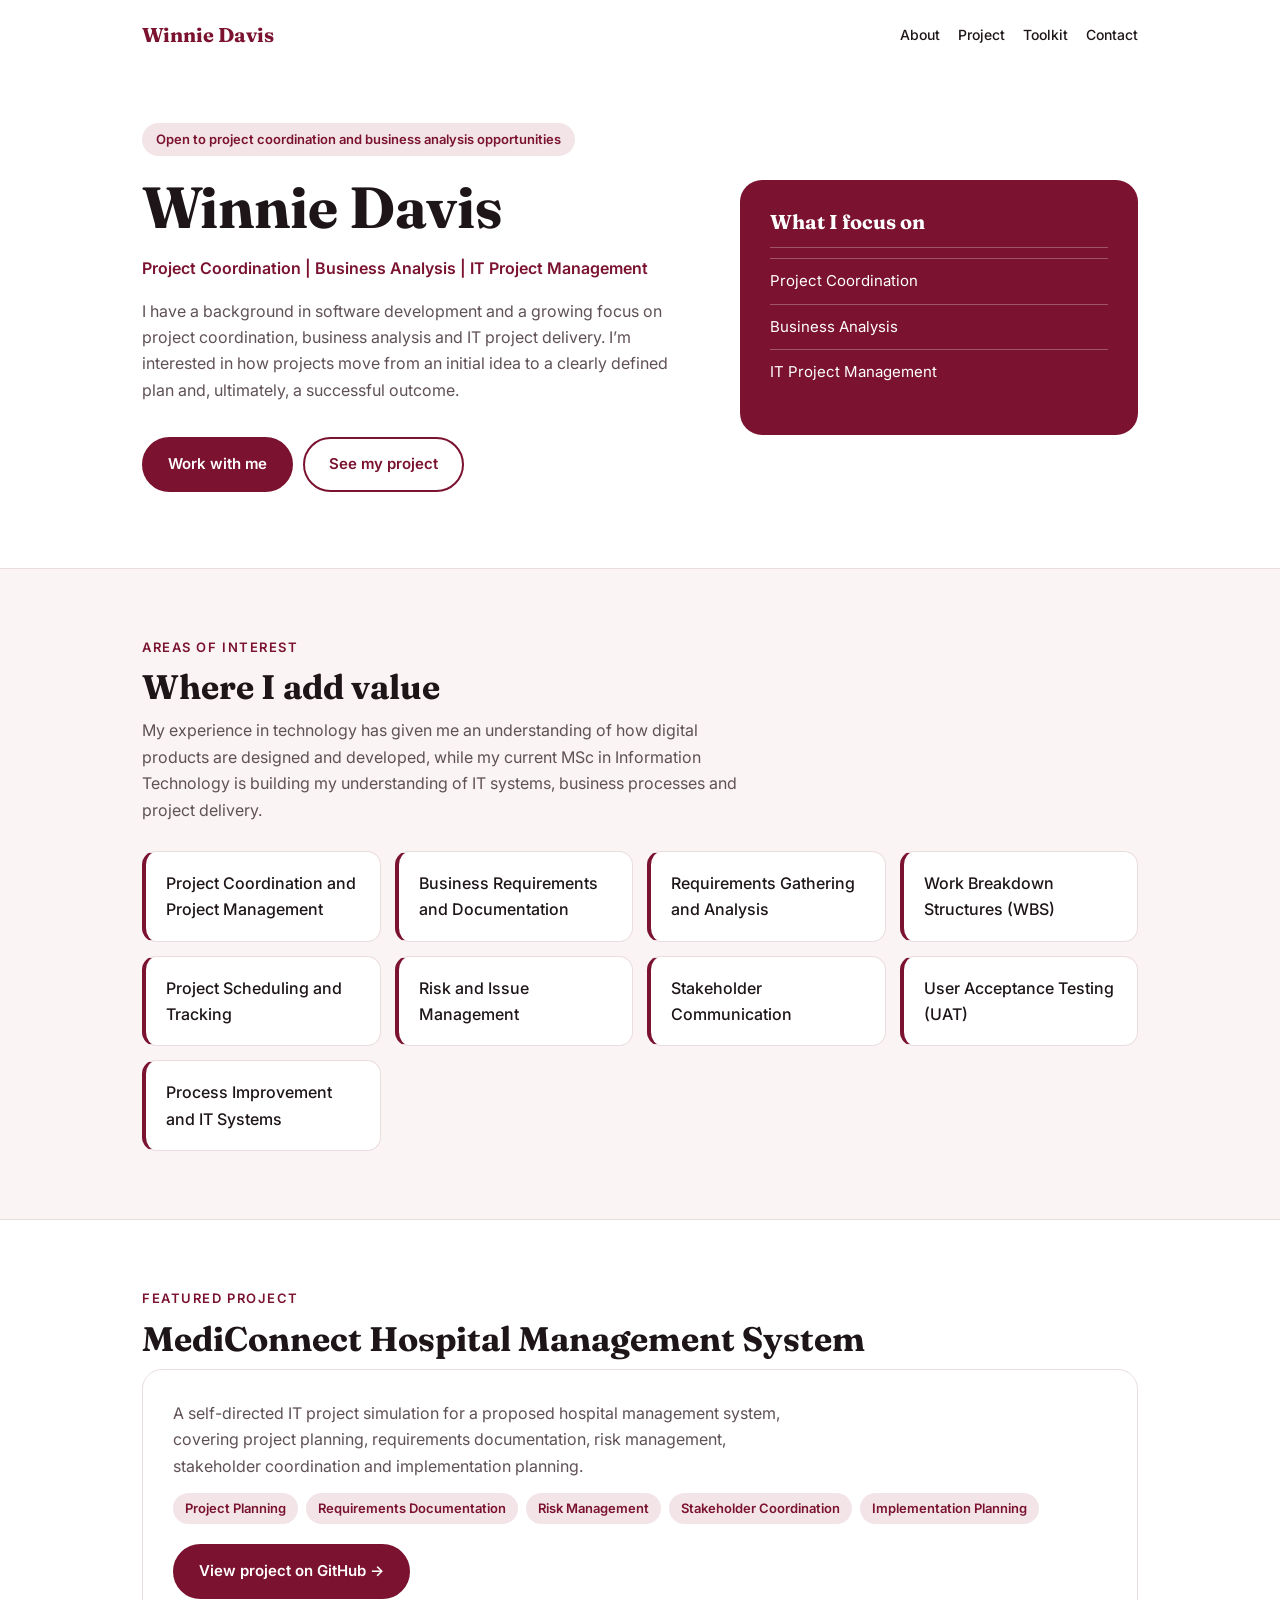
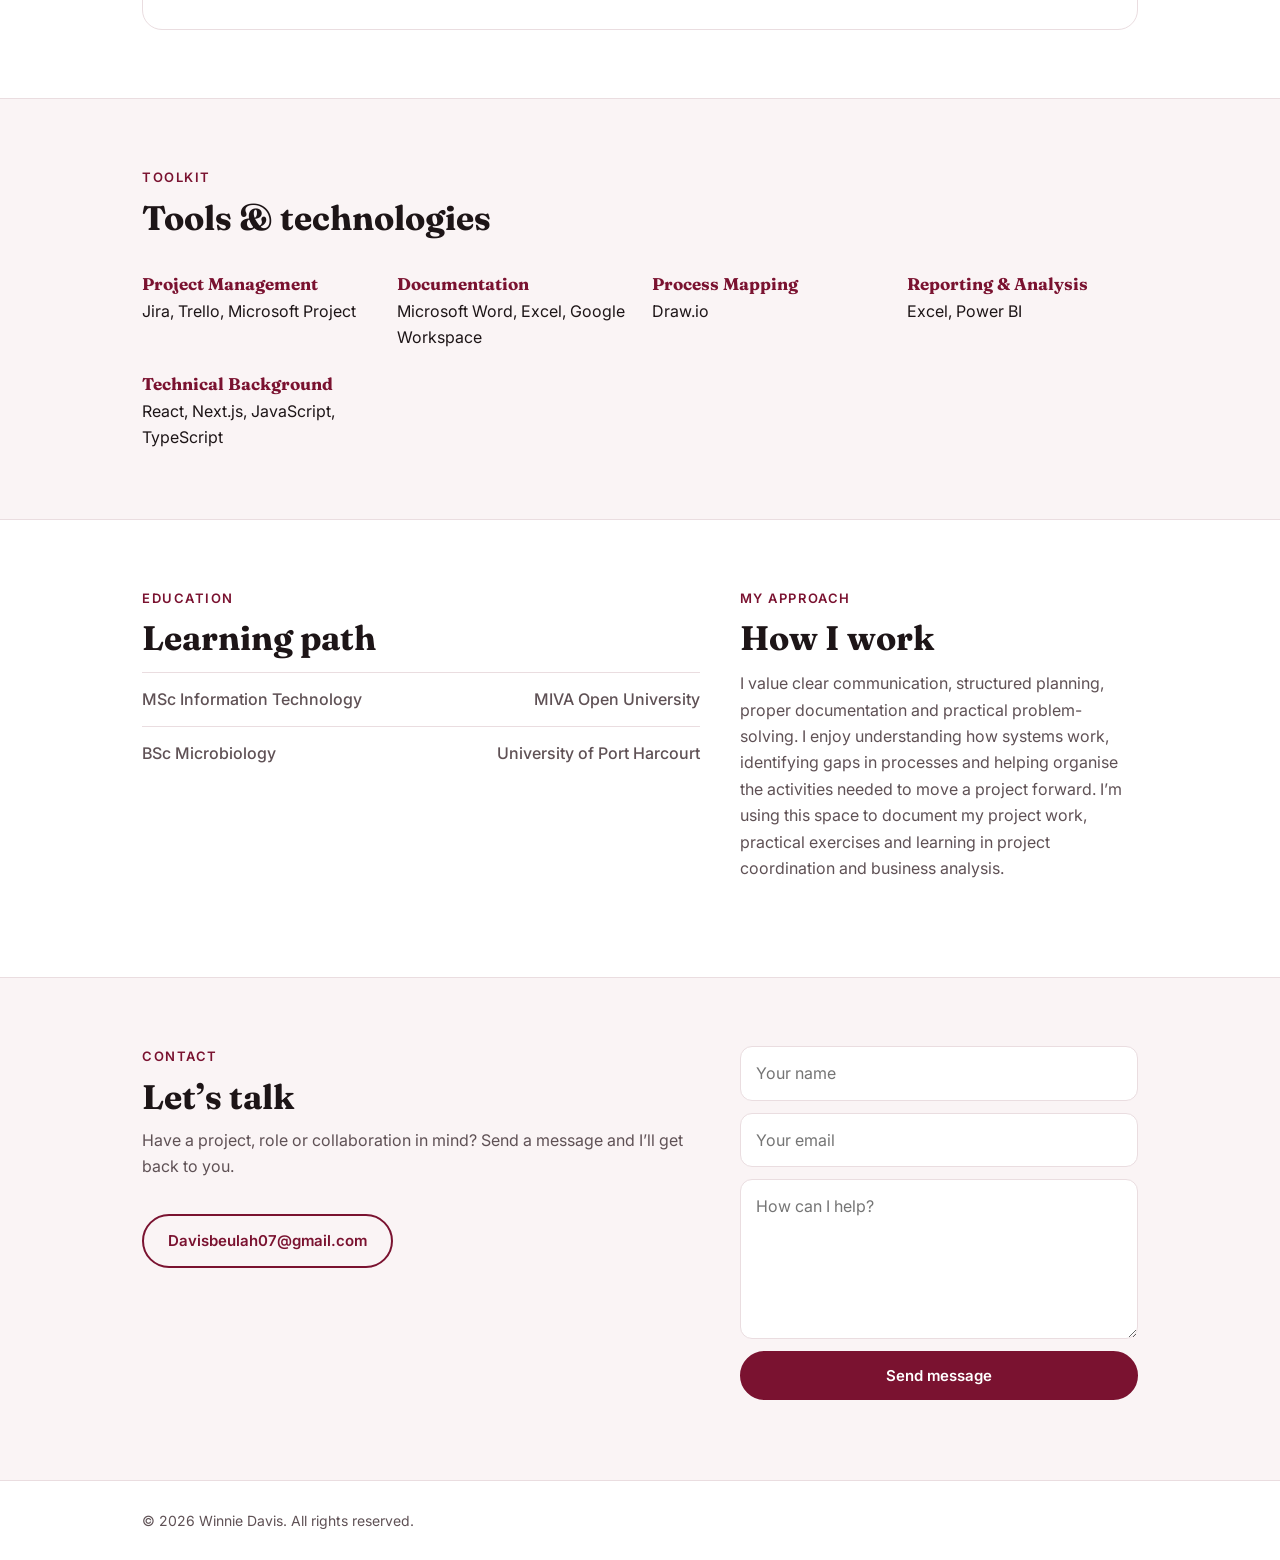
==== index.html @ 0042c0ab "portfolio site pm" ====
<!DOCTYPE html>
<html lang="en">
<head>
<meta charset="utf-8">
<meta name="viewport" content="width=device-width, initial-scale=1, viewport-fit=cover">
<title>Winnie Davis | Project Coordination, Business Analysis & IT Project Management</title>
<meta name="description" content="Winnie Davis: project coordination, business analysis and IT project management, with a software development background.">
<link rel="icon" href="data:image/svg+xml,%3Csvg xmlns='http://www.w3.org/2000/svg' viewBox='0 0 100 100'%3E%3Crect width='100' height='100' rx='22' fill='%237a1230'/%3E%3Ctext x='50' y='68' font-size='56' text-anchor='middle' fill='white' font-family='Arial' font-weight='700'%3EW%3C/text%3E%3C/svg%3E">
<link rel="preconnect" href="https://fonts.googleapis.com">
<link rel="stylesheet" href="https://fonts.googleapis.com/css2?family=Inter:wght@400;500;600;700&family=Fraunces:wght@600;700&display=swap">
<style>
:root{--bg:#fff;--bg2:#faf4f5;--ink:#1d1517;--mute:#5f5155;--brand:#7a1230;--brand2:#f3e4e8;--on:#fff;--line:#eadde0;
box-sizing:border-box;padding-top:env(safe-area-inset-top,0px);padding-bottom:env(safe-area-inset-bottom,0px)}
@media (prefers-color-scheme:dark){:root:not([data-theme="light"]){color-scheme:dark;--bg:#150d10;--bg2:#1e1317;--ink:#f6eef0;--mute:#bba9ae;--brand:#b83a5d;--brand2:#2c1820;--line:#3a2229}}
:root[data-theme="dark"]{color-scheme:dark;--bg:#150d10;--bg2:#1e1317;--ink:#f6eef0;--mute:#bba9ae;--brand:#b83a5d;--brand2:#2c1820;--line:#3a2229}
*{box-sizing:border-box}html{scroll-behavior:smooth}
body{margin:0;background:var(--bg);color:var(--ink);font:16px/1.65 Inter,system-ui,-apple-system,"Segoe UI",Arial,sans-serif}
.w{max-width:1040px;margin:0 auto;padding:0 22px}
h1,h2,h3{font-family:Fraunces,Georgia,"Times New Roman",serif;line-height:1.15;margin:0}
h2{font-size:clamp(26px,4vw,34px);margin-bottom:10px}
section{padding:68px 0;border-top:1px solid var(--line)}
.alt{background:var(--bg2)}
.eyebrow{font-size:13px;font-weight:600;letter-spacing:.12em;text-transform:uppercase;color:var(--brand);margin-bottom:10px}
.lead{color:var(--mute);max-width:62ch;margin:0 0 28px}
nav{display:flex;justify-content:space-between;align-items:center;padding:18px 0}
nav b{font-family:Fraunces,Georgia,serif;font-size:20px;color:var(--brand)}
nav a{color:var(--ink);text-decoration:none;font-size:14px;font-weight:500;margin-left:18px}
nav a:hover{color:var(--brand)}
.hero{padding:54px 0 76px;border:0}
.grid2{display:grid;grid-template-columns:1.4fr 1fr;gap:40px;align-items:center}
h1{font-size:clamp(36px,6vw,58px);margin-bottom:14px}
.role{font-weight:600;color:var(--brand);margin-bottom:16px}
.btn{display:inline-block;padding:13px 24px;border-radius:999px;font-weight:600;text-decoration:none;font-size:15px;border:2px solid var(--brand);margin:6px 10px 0 0;cursor:pointer;font-family:inherit}
.btn.p{background:var(--brand);color:var(--on)}.btn.s{color:var(--brand);background:transparent}
.btn:hover{opacity:.88}
.panel{background:var(--brand);color:#fff;border-radius:22px;padding:30px}
.panel h3{font-size:20px;margin-bottom:14px}
.panel div{padding:10px 0;border-top:1px solid rgba(255,255,255,.28);font-size:15px}
.badge{display:inline-block;background:var(--brand2);color:var(--brand);font-size:13px;font-weight:600;padding:6px 14px;border-radius:999px;margin-bottom:18px}
.cards{display:grid;grid-template-columns:repeat(auto-fill,minmax(230px,1fr));gap:14px}
.card{background:var(--bg);border:1px solid var(--line);border-radius:14px;padding:18px 18px 18px 20px;border-left:4px solid var(--brand);font-weight:500}
.alt .card{background:var(--bg)}
.proj{background:var(--bg);border:1px solid var(--line);border-radius:20px;padding:30px}
.proj ul,.tools ul{padding-left:20px;margin:10px 0 0}
.tags{display:flex;flex-wrap:wrap;gap:8px;margin:14px 0 20px}
.tags span{background:var(--brand2);color:var(--brand);padding:5px 12px;border-radius:999px;font-size:13px;font-weight:600}
.links>a,.links>span{display:flex;justify-content:space-between;padding:13px 0;border-top:1px solid var(--line);text-decoration:none;color:var(--ink);font-weight:500}
.links>a:hover{color:var(--brand)}.links>span{color:var(--mute)}
.tools{display:grid;grid-template-columns:repeat(auto-fit,minmax(220px,1fr));gap:24px}
.tools h3{font-size:17px;margin-bottom:4px;color:var(--brand)}
form{display:grid;gap:12px;max-width:560px}
input,textarea{width:100%;padding:13px 15px;border:1px solid var(--line);border-radius:12px;background:var(--bg);color:var(--ink);font:inherit}
input:focus,textarea:focus{outline:2px solid var(--brand);outline-offset:1px}
footer{padding:28px 0;border-top:1px solid var(--line);color:var(--mute);font-size:14px}
.sr{position:absolute;left:-9999px}
.wide{overflow-x:auto}
@media(max-width:760px){.grid2{grid-template-columns:1fr}nav a.h{display:none}section{padding:52px 0}}
</style>
</head>
<body>
<div class="w">
<nav><b id="logo"></b><div><a class="h" href="#about">About</a><a class="h" href="#project">Project</a><a class="h" href="#toolkit">Toolkit</a><a href="#contact">Contact</a></div></nav>
</div>

<header class="hero"><div class="w grid2">
<div><div class="badge" id="avail"></div><h1 id="name"></h1><div class="role" id="role"></div><p class="lead" id="intro"></p>
<a class="btn p" href="#contact" id="cta1"></a><a class="btn s" href="#project" id="cta2"></a></div>
<div class="panel"><h3>What I focus on</h3><div id="focus"></div></div>
</div></header>

<section class="alt" id="about"><div class="w">
<div class="eyebrow">Areas of interest</div><h2>Where I add value</h2><p class="lead" id="about-text"></p>
<div class="cards" id="areas"></div></div></section>

<section id="project"><div class="w">
<div class="eyebrow">Featured project</div><h2 id="p-title"></h2>
<div class="proj"><p class="lead" id="p-desc" style="margin-bottom:0"></p><div class="tags" id="p-tags"></div>
<a class="btn p" id="p-link" target="_blank" rel="noopener" style="margin:0"></a></div></div></section>

<section class="alt" id="toolkit"><div class="w">
<div class="eyebrow">Toolkit</div><h2>Tools &amp; technologies</h2><br>
<div class="tools" id="tools"></div></div></section>

<section><div class="w grid2" style="align-items:start">
<div><div class="eyebrow">Education</div><h2>Learning path</h2><div class="links" id="edu" style="margin-top:14px"></div></div>
<div><div class="eyebrow">My approach</div><h2>How I work</h2><p class="lead" id="approach" style="margin-top:12px"></p></div>
</div></section>

<section class="alt" id="contact"><div class="w grid2" style="align-items:start">
<div><div class="eyebrow">Contact</div><h2 id="c-title"></h2><p class="lead" id="c-text"></p><div id="socials"></div></div>
<form id="f"><label class="sr" for="n">Name</label><input id="n" name="name" placeholder="Your name" required>
<label class="sr" for="e">Email</label><input id="e" name="email" type="email" placeholder="Your email" required>
<label class="sr" for="m">Message</label><textarea id="m" name="message" rows="5" placeholder="How can I help?" required></textarea>
<button class="btn p" type="submit" style="margin:0">Send message</button><div id="st" role="status" style="color:var(--mute);font-size:14px"></div></form>
</div></section>

<footer><div class="w" id="foot"></div></footer>

<script>
/* ============ EDIT YOUR CONTENT HERE ============ */
const C = {
  name: "Winnie Davis",
  role: "Project Coordination | Business Analysis | IT Project Management",
  availability: "Open to project coordination and business analysis opportunities",
  intro: "I have a background in software development and a growing focus on project coordination, business analysis and IT project delivery. I’m interested in how projects move from an initial idea to a clearly defined plan and, ultimately, a successful outcome.",
  cta1: "Work with me", cta2: "See my project",
  focus: ["Project Coordination", "Business Analysis", "IT Project Management"],
  about: "My experience in technology has given me an understanding of how digital products are designed and developed, while my current MSc in Information Technology is building my understanding of IT systems, business processes and project delivery.",
  areas: [
    "Project Coordination and Project Management", "Business Requirements and Documentation",
    "Requirements Gathering and Analysis", "Work Breakdown Structures (WBS)",
    "Project Scheduling and Tracking", "Risk and Issue Management",
    "Stakeholder Communication", "User Acceptance Testing (UAT)", "Process Improvement and IT Systems"
  ],
  project: {
    title: "MediConnect Hospital Management System",
    description: "A self-directed IT project simulation for a proposed hospital management system, covering project planning, requirements documentation, risk management, stakeholder coordination and implementation planning.",
    tags: ["Project Planning", "Requirements Documentation", "Risk Management", "Stakeholder Coordination", "Implementation Planning"],
    githubUrl: "https://github.com/Ms-ibiso/mediconnect-hospital-management-system",
    githubLabel: "View project on GitHub →"
  },
  tools: {
    "Project Management": ["Jira", "Trello", "Microsoft Project"],
    "Documentation": ["Microsoft Word", "Excel", "Google Workspace"],
    "Process Mapping": ["Draw.io"],
    "Reporting & Analysis": ["Excel", "Power BI"],
    "Technical Background": ["React", "Next.js", "JavaScript", "TypeScript"]
  },
  education: [
    { label: "MSc Information Technology", sub: "MIVA Open University" },
    { label: "BSc Microbiology", sub: "University of Port Harcourt" }
  ],
  approach: "I value clear communication, structured planning, proper documentation and practical problem-solving. I enjoy understanding how systems work, identifying gaps in processes and helping organise the activities needed to move a project forward. I’m using this space to document my project work, practical exercises and learning in project coordination and business analysis.",
  contactTitle: "Let’s talk",
  contactText: "Have a project, role or collaboration in mind? Send a message and I’ll get back to you.",
  email: "Davisbeulah07@gmail.com",
  formEndpoint: "",   // optional: paste a Formspree URL (https://formspree.io/f/xxxx). Empty = opens your email app.
  socials: [          // leave url empty to hide
    { label: "LinkedIn", url: "" },
    { label: "GitHub", url: "" }
  ]
};
/* ============ END OF EDITABLE CONTENT ============ */

const $ = id => document.getElementById(id);
const first = C.name.split(" ")[0];
document.title = C.name + " | " + C.role.replace(/ \| /g, ", ");
$("logo").textContent = C.name; $("name").textContent = C.name; $("role").textContent = C.role;
$("avail").textContent = C.availability; $("intro").textContent = C.intro;
$("cta1").textContent = C.cta1; $("cta2").textContent = C.cta2;
$("focus").innerHTML = C.focus.map(x => "<div>" + x + "</div>").join("");
$("about-text").textContent = C.about;
$("areas").innerHTML = C.areas.map(x => '<div class="card">' + x + "</div>").join("");
$("p-title").textContent = C.project.title; $("p-desc").textContent = C.project.description;
$("p-tags").innerHTML = C.project.tags.map(x => "<span>" + x + "</span>").join("");
$("p-link").href = C.project.githubUrl; $("p-link").textContent = C.project.githubLabel;
$("tools").innerHTML = Object.entries(C.tools).map(([k, v]) => "<div><h3>" + k + "</h3><div>" + v.join(", ") + "</div></div>").join("");
$("edu").innerHTML = C.education.map(e => "<span><span>" + e.label + "</span><span>" + e.sub + "</span></span>").join("");
$("approach").textContent = C.approach;
$("c-title").textContent = C.contactTitle; $("c-text").textContent = C.contactText;
$("socials").innerHTML = '<a class="btn s" href="mailto:' + C.email + '">' + C.email + "</a>" +
  C.socials.filter(s => s.url).map(s => '<a class="btn s" target="_blank" rel="noopener" href="' + s.url + '">' + s.label + "</a>").join("");
$("foot").textContent = "© " + new Date().getFullYear() + " " + C.name + ". All rights reserved.";

$("f").addEventListener("submit", async e => {
  e.preventDefault();
  const d = Object.fromEntries(new FormData(e.target));
  if (C.formEndpoint) {
    try {
      const r = await fetch(C.formEndpoint, { method: "POST", headers: { "Content-Type": "application/json", Accept: "application/json" }, body: JSON.stringify(d) });
      if (r.ok) { $("st").textContent = "Thanks, " + d.name + ". I’ll be in touch soon."; e.target.reset(); return; }
    } catch (_) {}
  }
  location.href = "mailto:" + C.email + "?subject=" + encodeURIComponent("Enquiry from " + d.name) +
    "&body=" + encodeURIComponent(d.message + "\n\n" + d.name + " (" + d.email + ")");
});
</script>
</body>
</html>
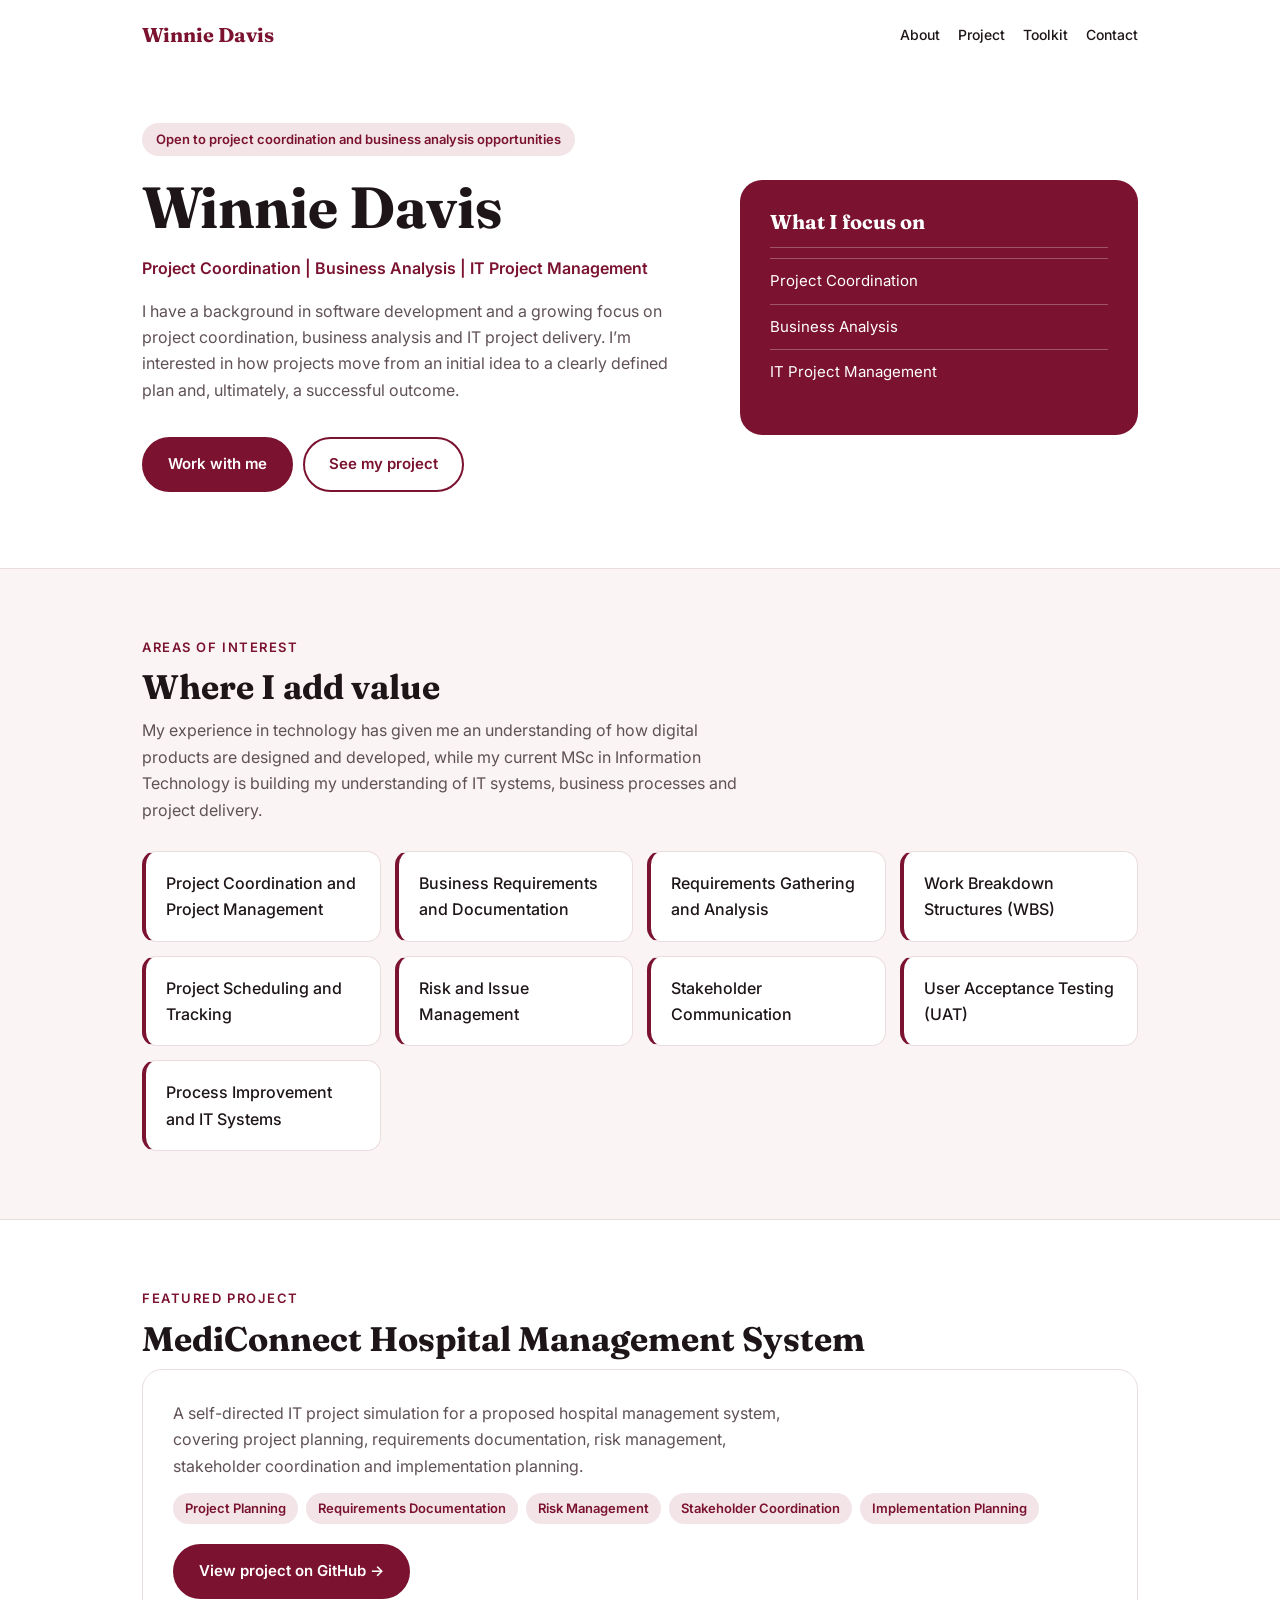
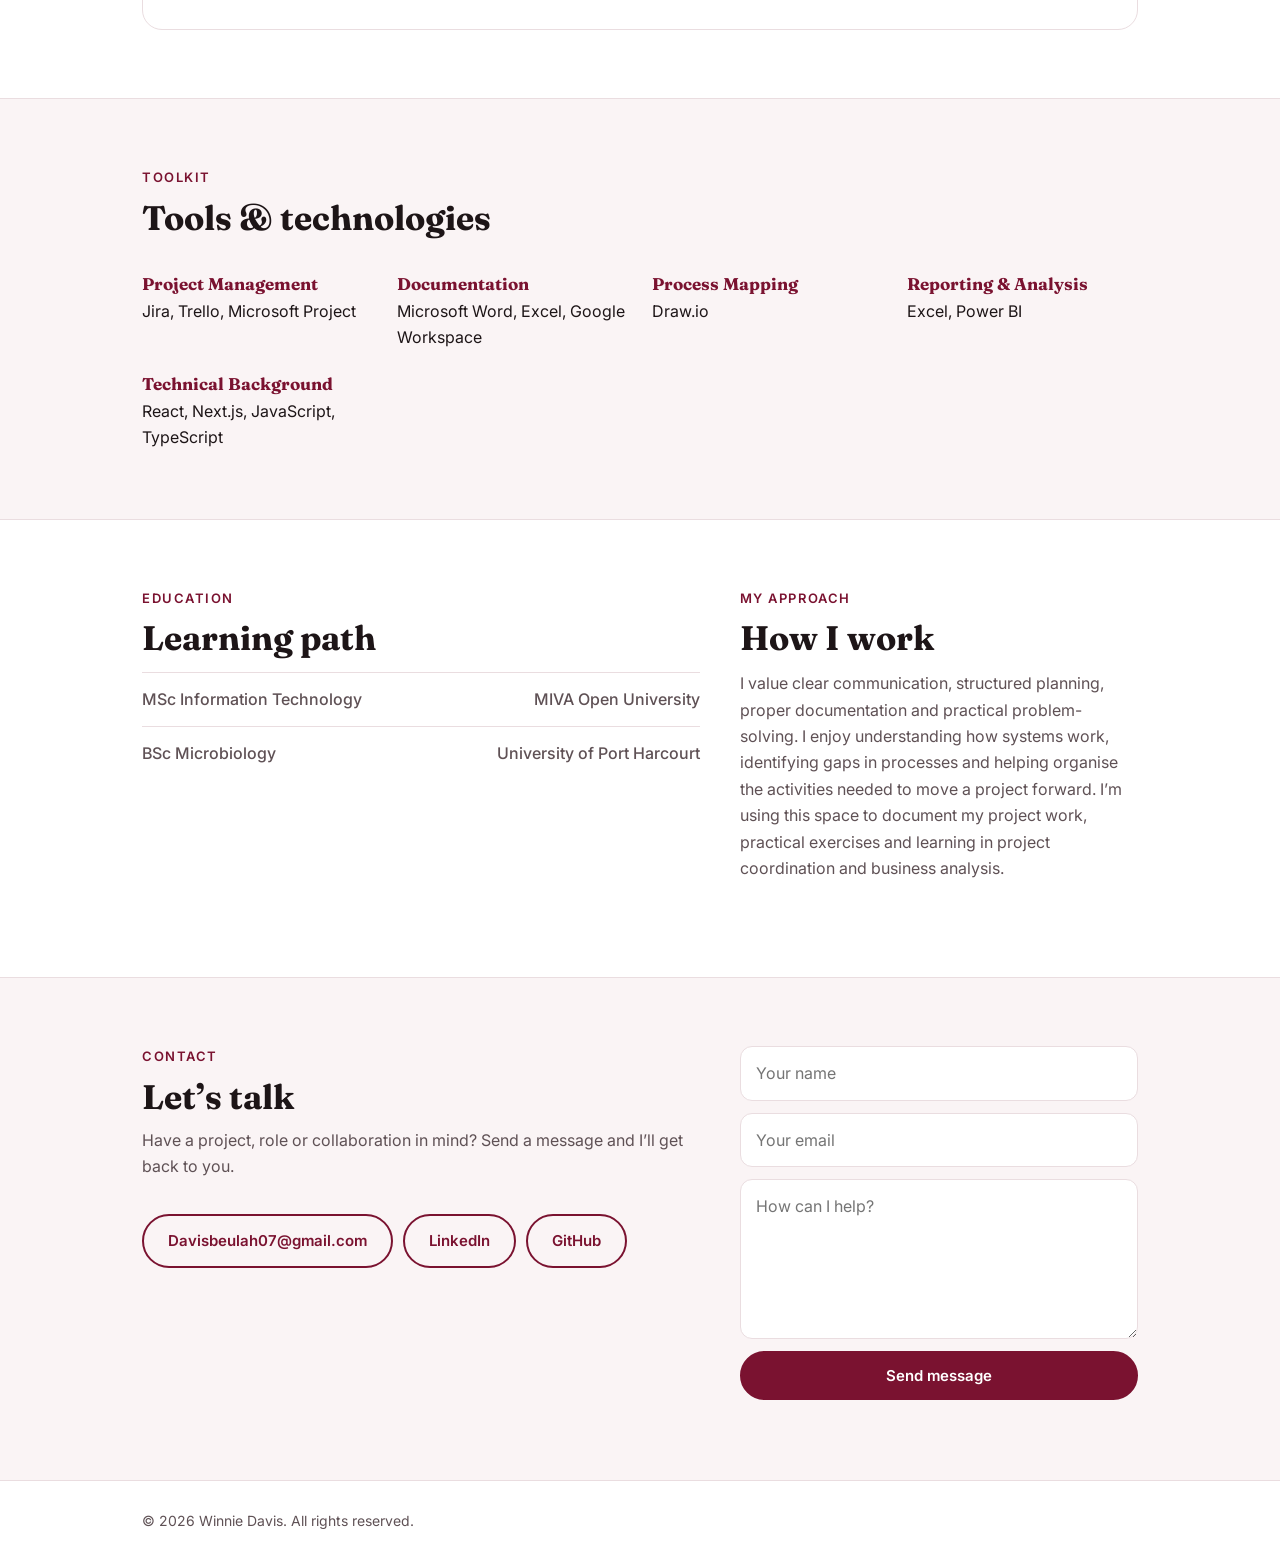
==== commit 7899c84a: "uploaded cv" ====
--- a/index.html
+++ b/index.html
@@ -136,8 +136,8 @@
   email: "Davisbeulah07@gmail.com",
   formEndpoint: "",   // optional: paste a Formspree URL (https://formspree.io/f/xxxx). Empty = opens your email app.
   socials: [          // leave url empty to hide
-    { label: "LinkedIn", url: "" },
-    { label: "GitHub", url: "" }
+    { label: "LinkedIn", url: "https://linkedin.com/in/winnie-davis-1aa069246" },
+    { label: "GitHub", url: "https://github.com/Ms-ibiso" }
   ]
 };
 /* ============ END OF EDITABLE CONTENT ============ */
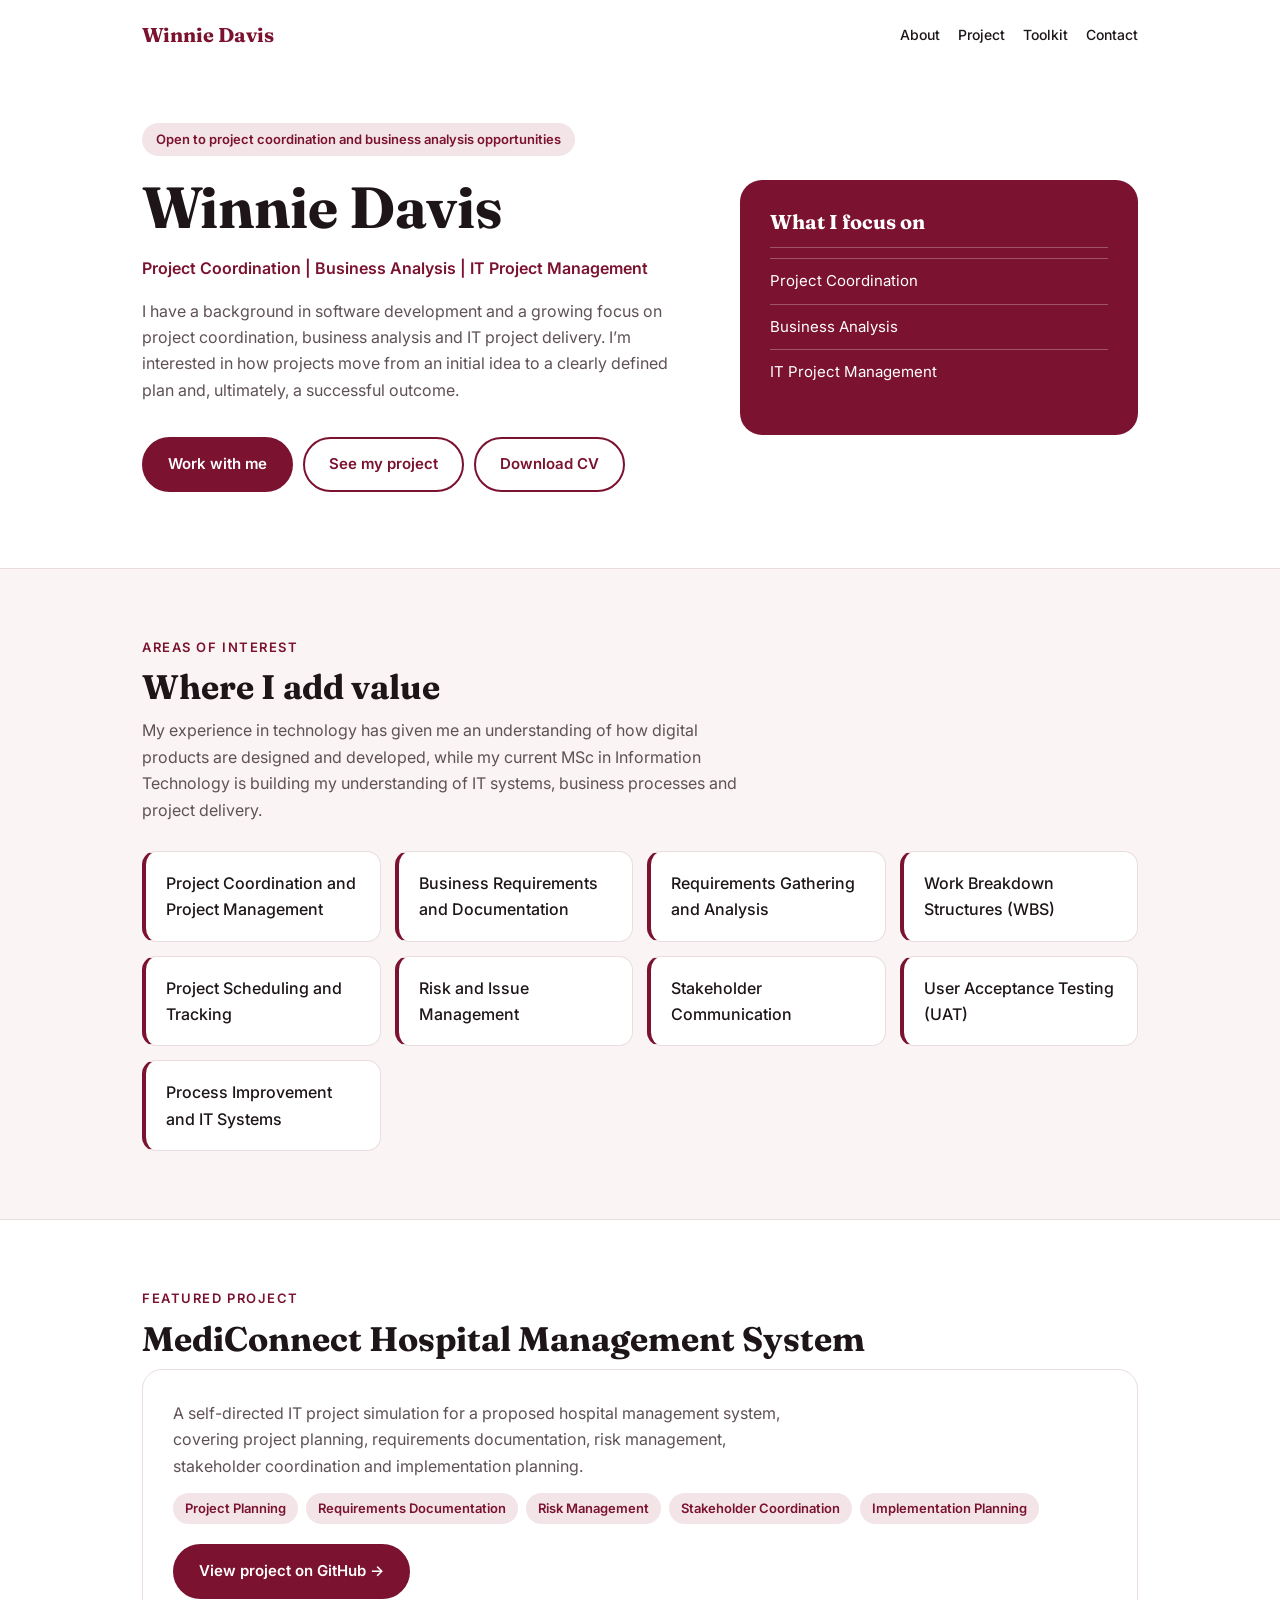
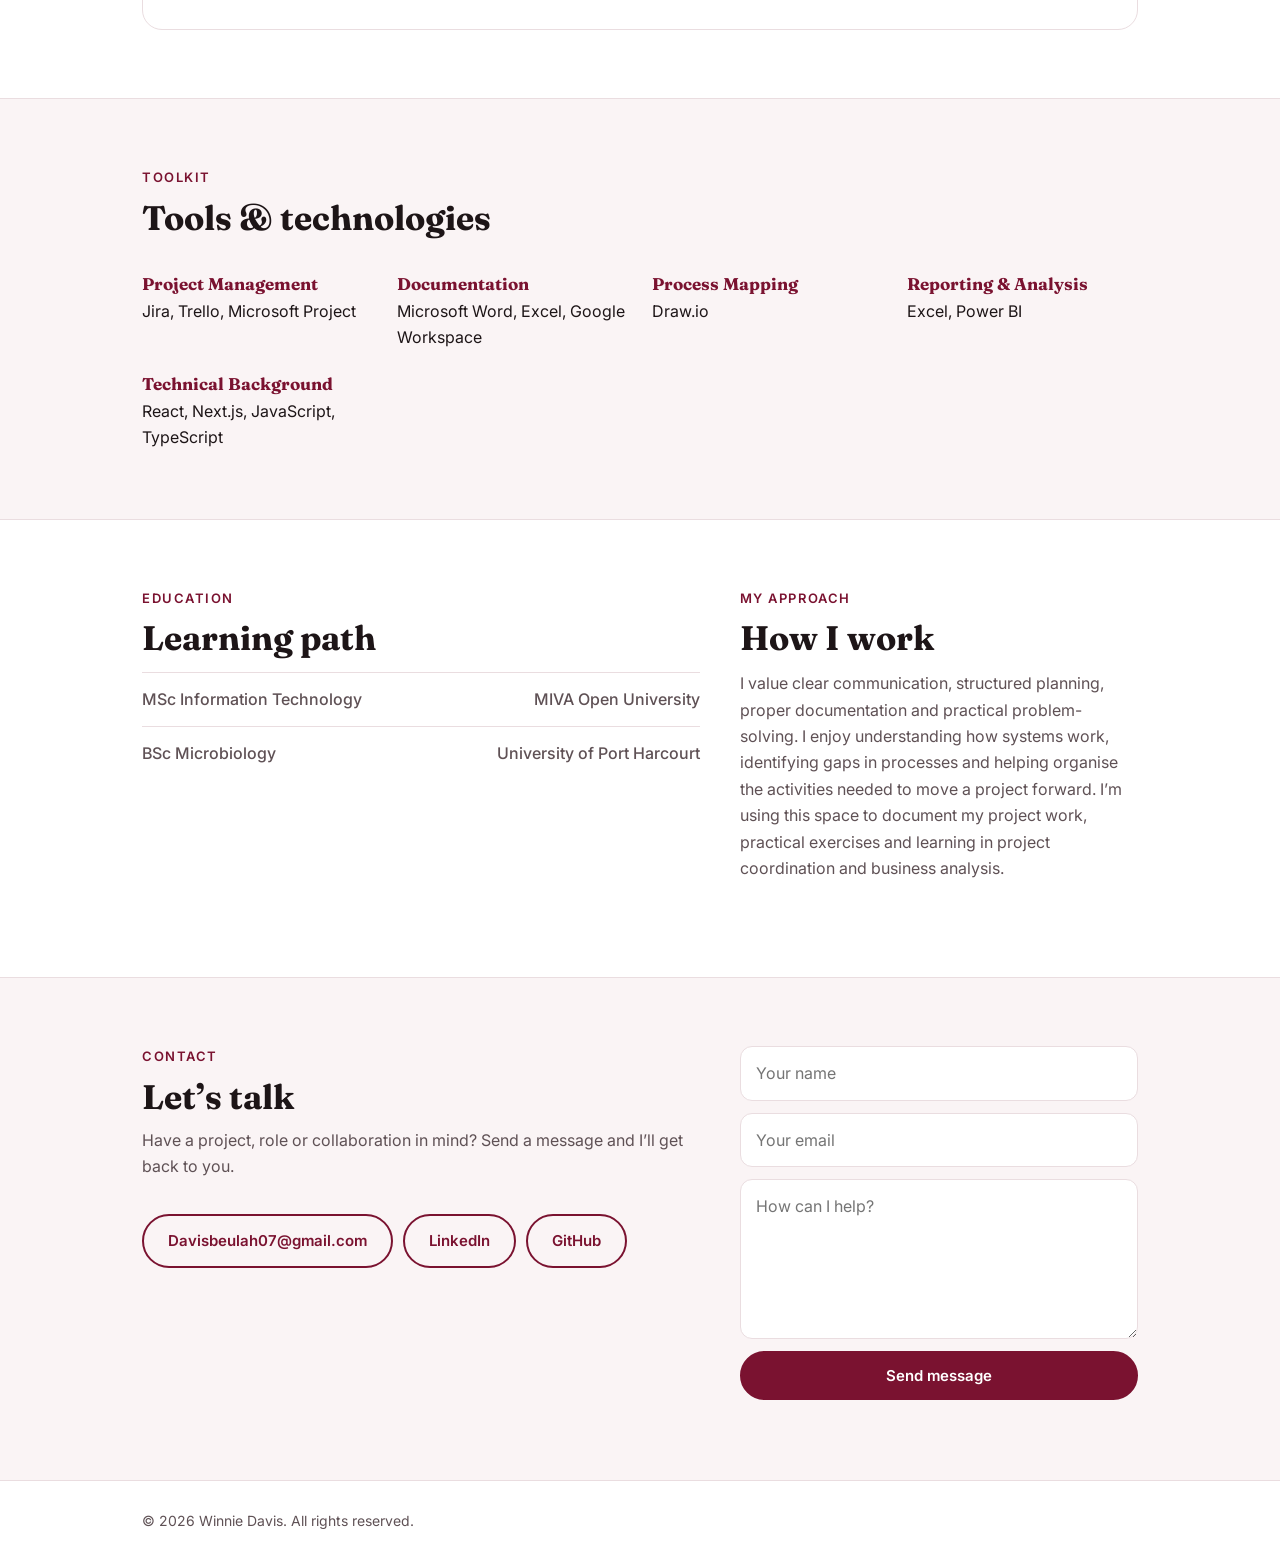
==== commit a718b397: "update" ====
--- a/index.html
+++ b/index.html
@@ -64,7 +64,7 @@
 
 <header class="hero"><div class="w grid2">
 <div><div class="badge" id="avail"></div><h1 id="name"></h1><div class="role" id="role"></div><p class="lead" id="intro"></p>
-<a class="btn p" href="#contact" id="cta1"></a><a class="btn s" href="#project" id="cta2"></a></div>
+<a class="btn p" href="#contact" id="cta1"></a><a class="btn s" href="#project" id="cta2"></a><a class="btn s" target="_blank" rel="noopener" href="Winnie_Davis_CV_PM_PC.pdf" download>Download CV</a></div>
 <div class="panel"><h3>What I focus on</h3><div id="focus"></div></div>
 </div></header>
 
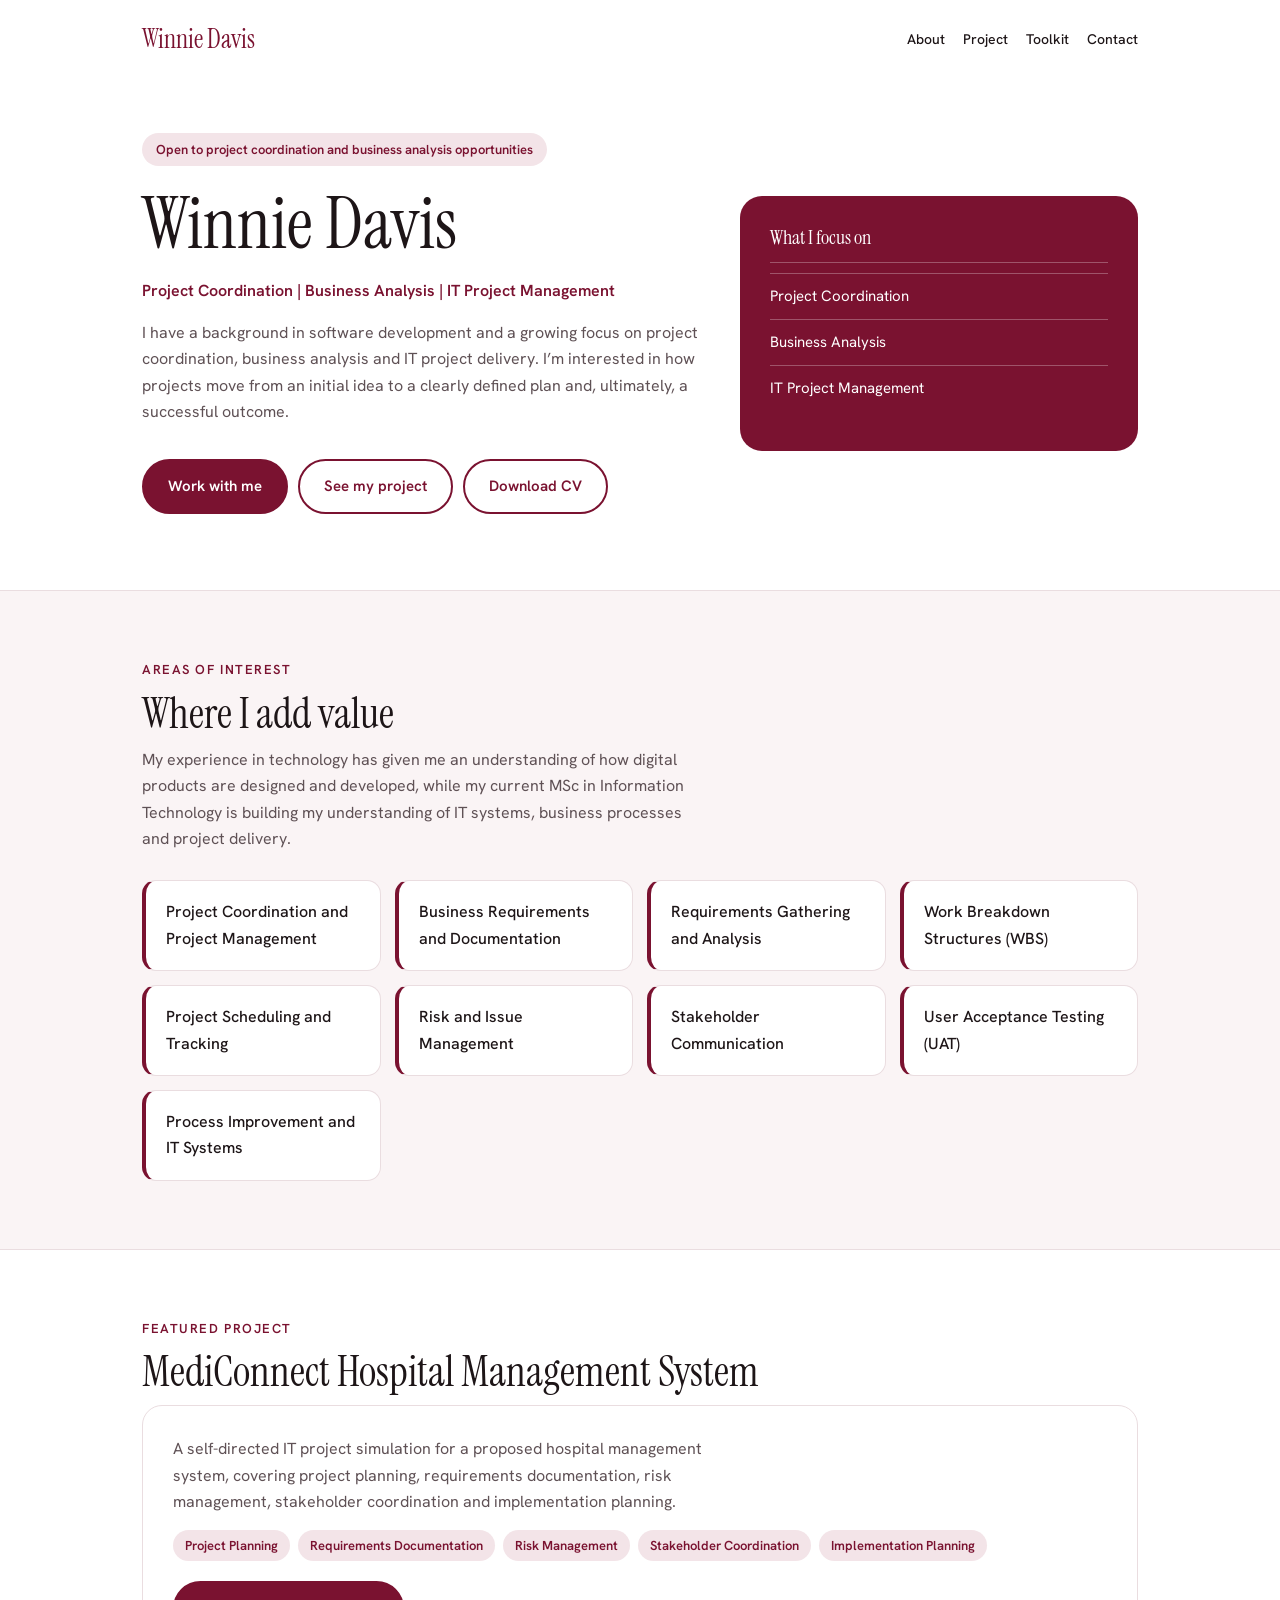
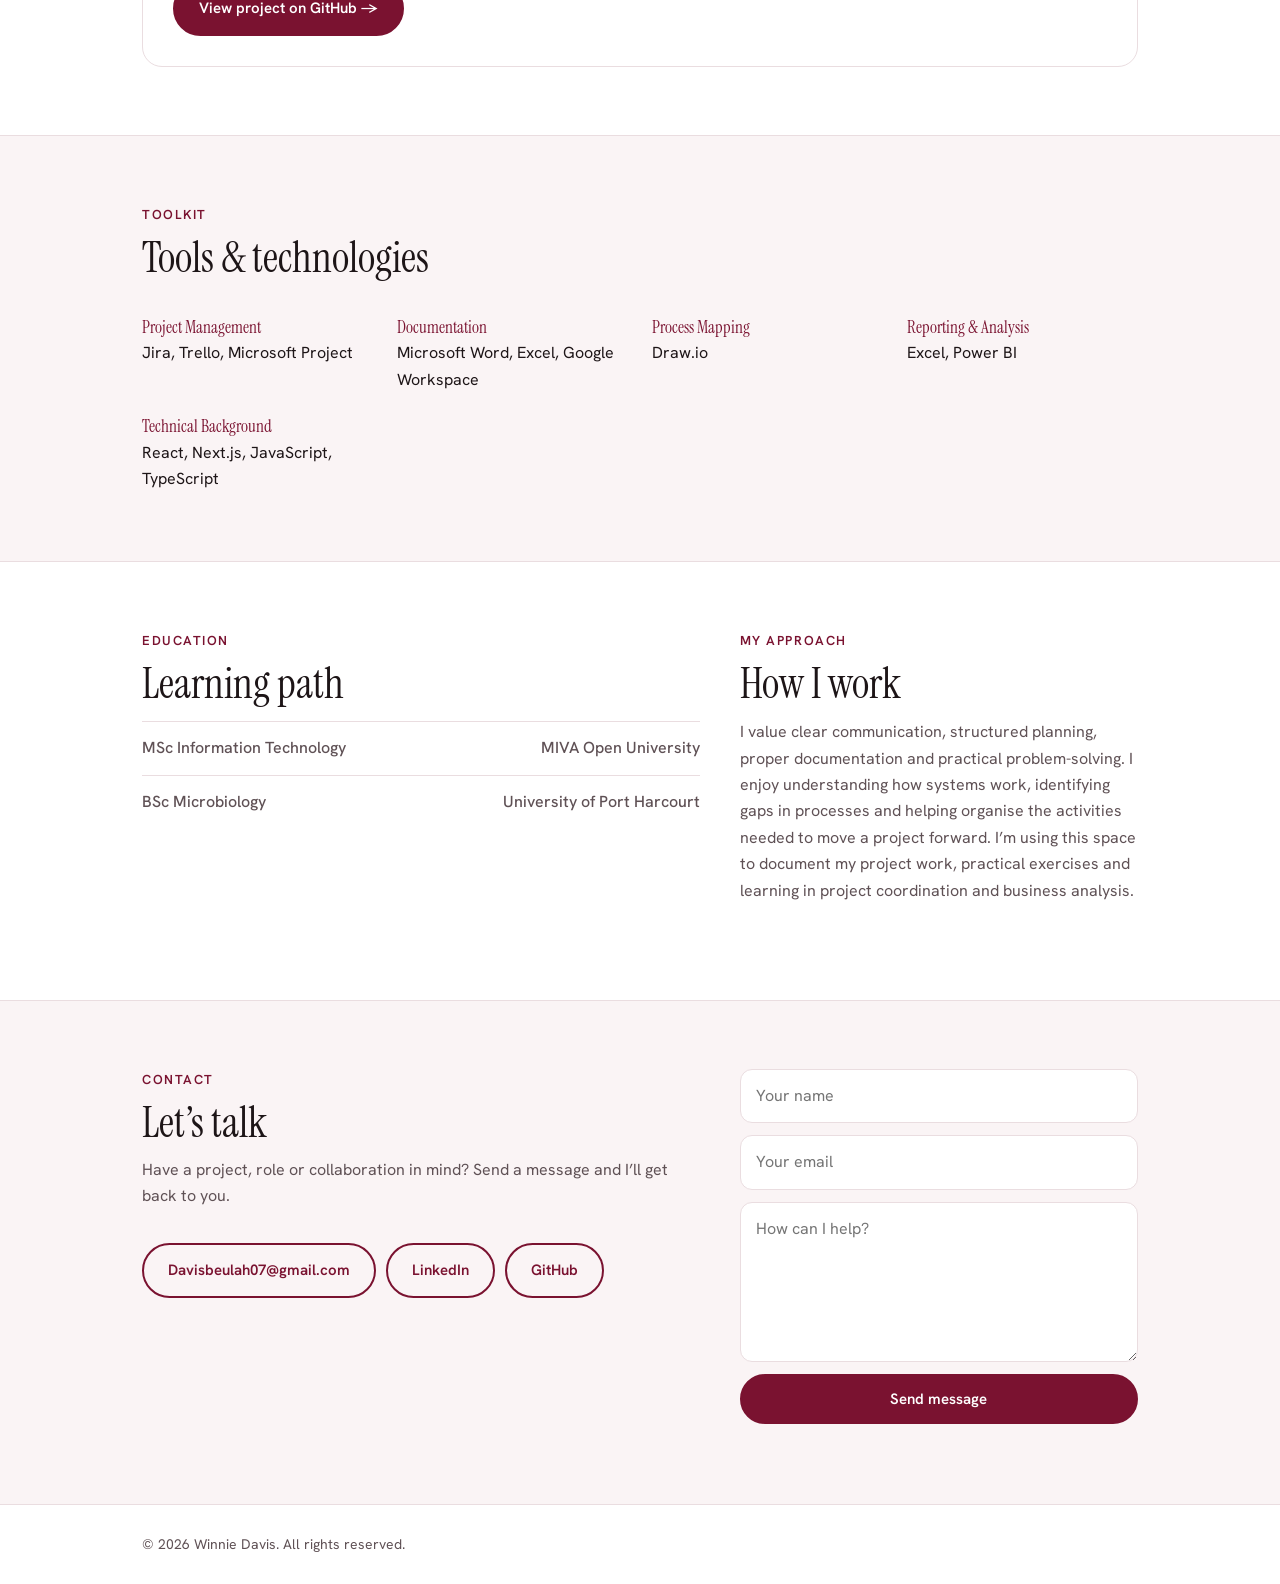
==== commit ac4017f3: "font update" ====
--- a/index.html
+++ b/index.html
@@ -7,28 +7,28 @@
 <meta name="description" content="Winnie Davis: project coordination, business analysis and IT project management, with a software development background.">
 <link rel="icon" href="data:image/svg+xml,%3Csvg xmlns='http://www.w3.org/2000/svg' viewBox='0 0 100 100'%3E%3Crect width='100' height='100' rx='22' fill='%237a1230'/%3E%3Ctext x='50' y='68' font-size='56' text-anchor='middle' fill='white' font-family='Arial' font-weight='700'%3EW%3C/text%3E%3C/svg%3E">
 <link rel="preconnect" href="https://fonts.googleapis.com">
-<link rel="stylesheet" href="https://fonts.googleapis.com/css2?family=Inter:wght@400;500;600;700&family=Fraunces:wght@600;700&display=swap">
+<link rel="stylesheet" href="https://fonts.googleapis.com/css2?family=Hanken+Grotesk:wght@400;500;600;700&family=Instrument+Serif&display=swap">
 <style>
 :root{--bg:#fff;--bg2:#faf4f5;--ink:#1d1517;--mute:#5f5155;--brand:#7a1230;--brand2:#f3e4e8;--on:#fff;--line:#eadde0;
 box-sizing:border-box;padding-top:env(safe-area-inset-top,0px);padding-bottom:env(safe-area-inset-bottom,0px)}
 @media (prefers-color-scheme:dark){:root:not([data-theme="light"]){color-scheme:dark;--bg:#150d10;--bg2:#1e1317;--ink:#f6eef0;--mute:#bba9ae;--brand:#b83a5d;--brand2:#2c1820;--line:#3a2229}}
 :root[data-theme="dark"]{color-scheme:dark;--bg:#150d10;--bg2:#1e1317;--ink:#f6eef0;--mute:#bba9ae;--brand:#b83a5d;--brand2:#2c1820;--line:#3a2229}
 *{box-sizing:border-box}html{scroll-behavior:smooth}
-body{margin:0;background:var(--bg);color:var(--ink);font:16px/1.65 Inter,system-ui,-apple-system,"Segoe UI",Arial,sans-serif}
+body{margin:0;background:var(--bg);color:var(--ink);font:16px/1.65 "Hanken Grotesk",system-ui,-apple-system,"Segoe UI",Arial,sans-serif}
 .w{max-width:1040px;margin:0 auto;padding:0 22px}
-h1,h2,h3{font-family:Fraunces,Georgia,"Times New Roman",serif;line-height:1.15;margin:0}
-h2{font-size:clamp(26px,4vw,34px);margin-bottom:10px}
+h1,h2,h3{font-family:"Instrument Serif",Georgia,"Times New Roman",serif;font-weight:400;line-height:1.1;margin:0}
+h2{font-size:clamp(32px,4.8vw,42px);margin-bottom:10px}
 section{padding:68px 0;border-top:1px solid var(--line)}
 .alt{background:var(--bg2)}
 .eyebrow{font-size:13px;font-weight:600;letter-spacing:.12em;text-transform:uppercase;color:var(--brand);margin-bottom:10px}
 .lead{color:var(--mute);max-width:62ch;margin:0 0 28px}
 nav{display:flex;justify-content:space-between;align-items:center;padding:18px 0}
-nav b{font-family:Fraunces,Georgia,serif;font-size:20px;color:var(--brand)}
+nav b{font-family:"Instrument Serif",Georgia,serif;font-weight:400;font-size:26px;color:var(--brand)}
 nav a{color:var(--ink);text-decoration:none;font-size:14px;font-weight:500;margin-left:18px}
 nav a:hover{color:var(--brand)}
 .hero{padding:54px 0 76px;border:0}
 .grid2{display:grid;grid-template-columns:1.4fr 1fr;gap:40px;align-items:center}
-h1{font-size:clamp(36px,6vw,58px);margin-bottom:14px}
+h1{font-size:clamp(46px,7.5vw,72px);margin-bottom:14px}
 .role{font-weight:600;color:var(--brand);margin-bottom:16px}
 .btn{display:inline-block;padding:13px 24px;border-radius:999px;font-weight:600;text-decoration:none;font-size:15px;border:2px solid var(--brand);margin:6px 10px 0 0;cursor:pointer;font-family:inherit}
 .btn.p{background:var(--brand);color:var(--on)}.btn.s{color:var(--brand);background:transparent}
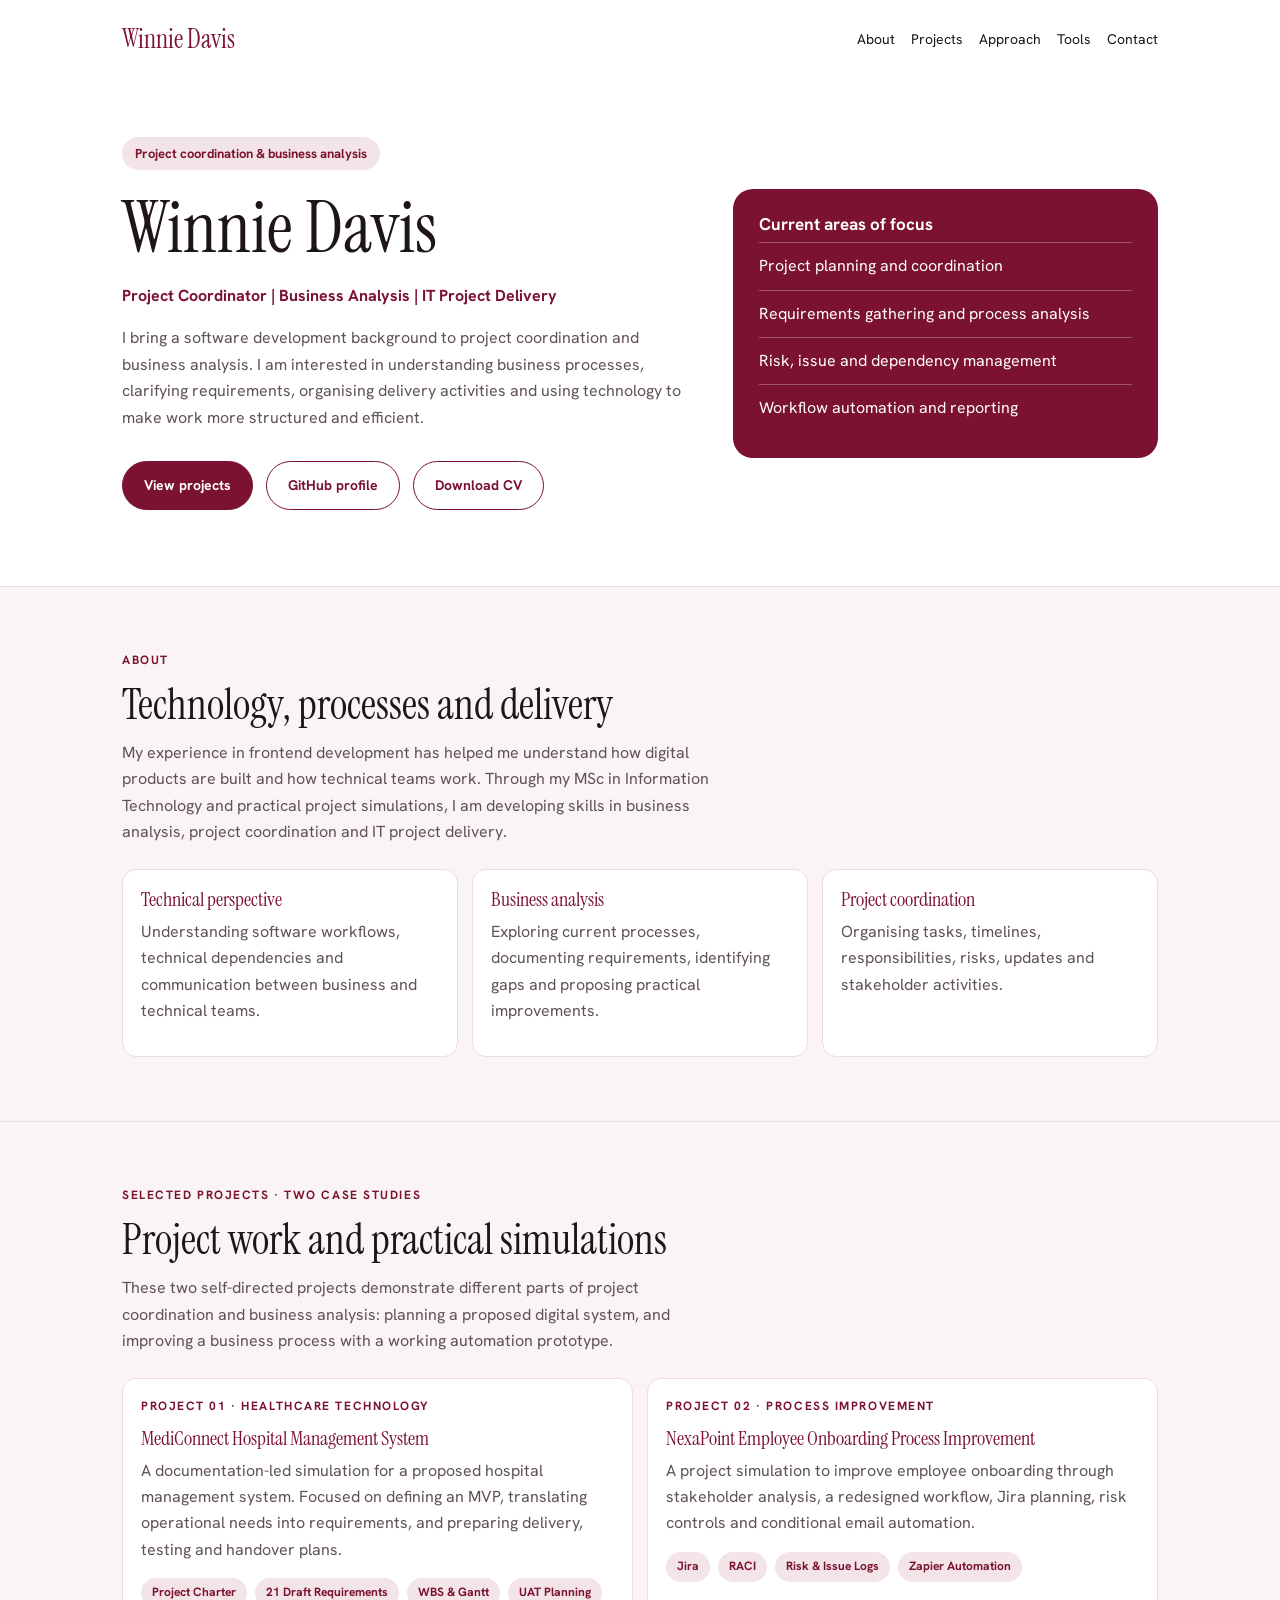
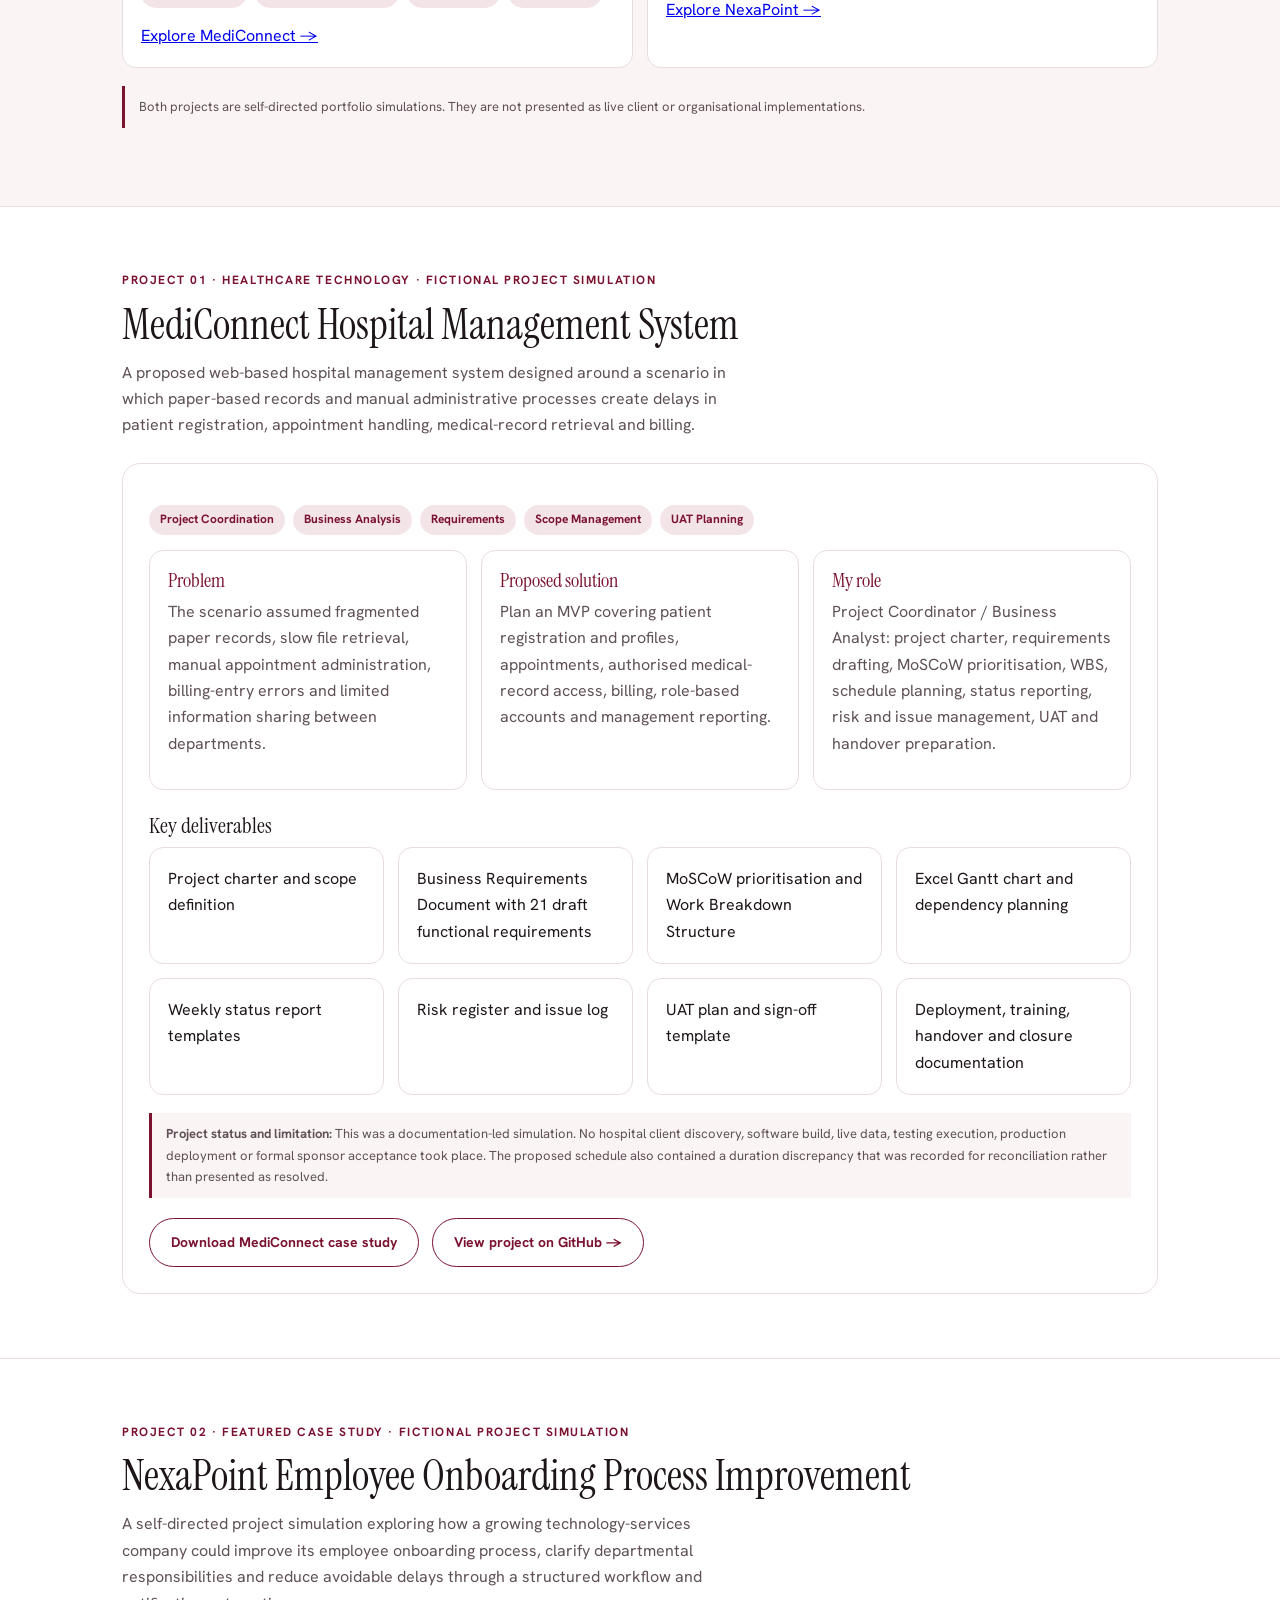
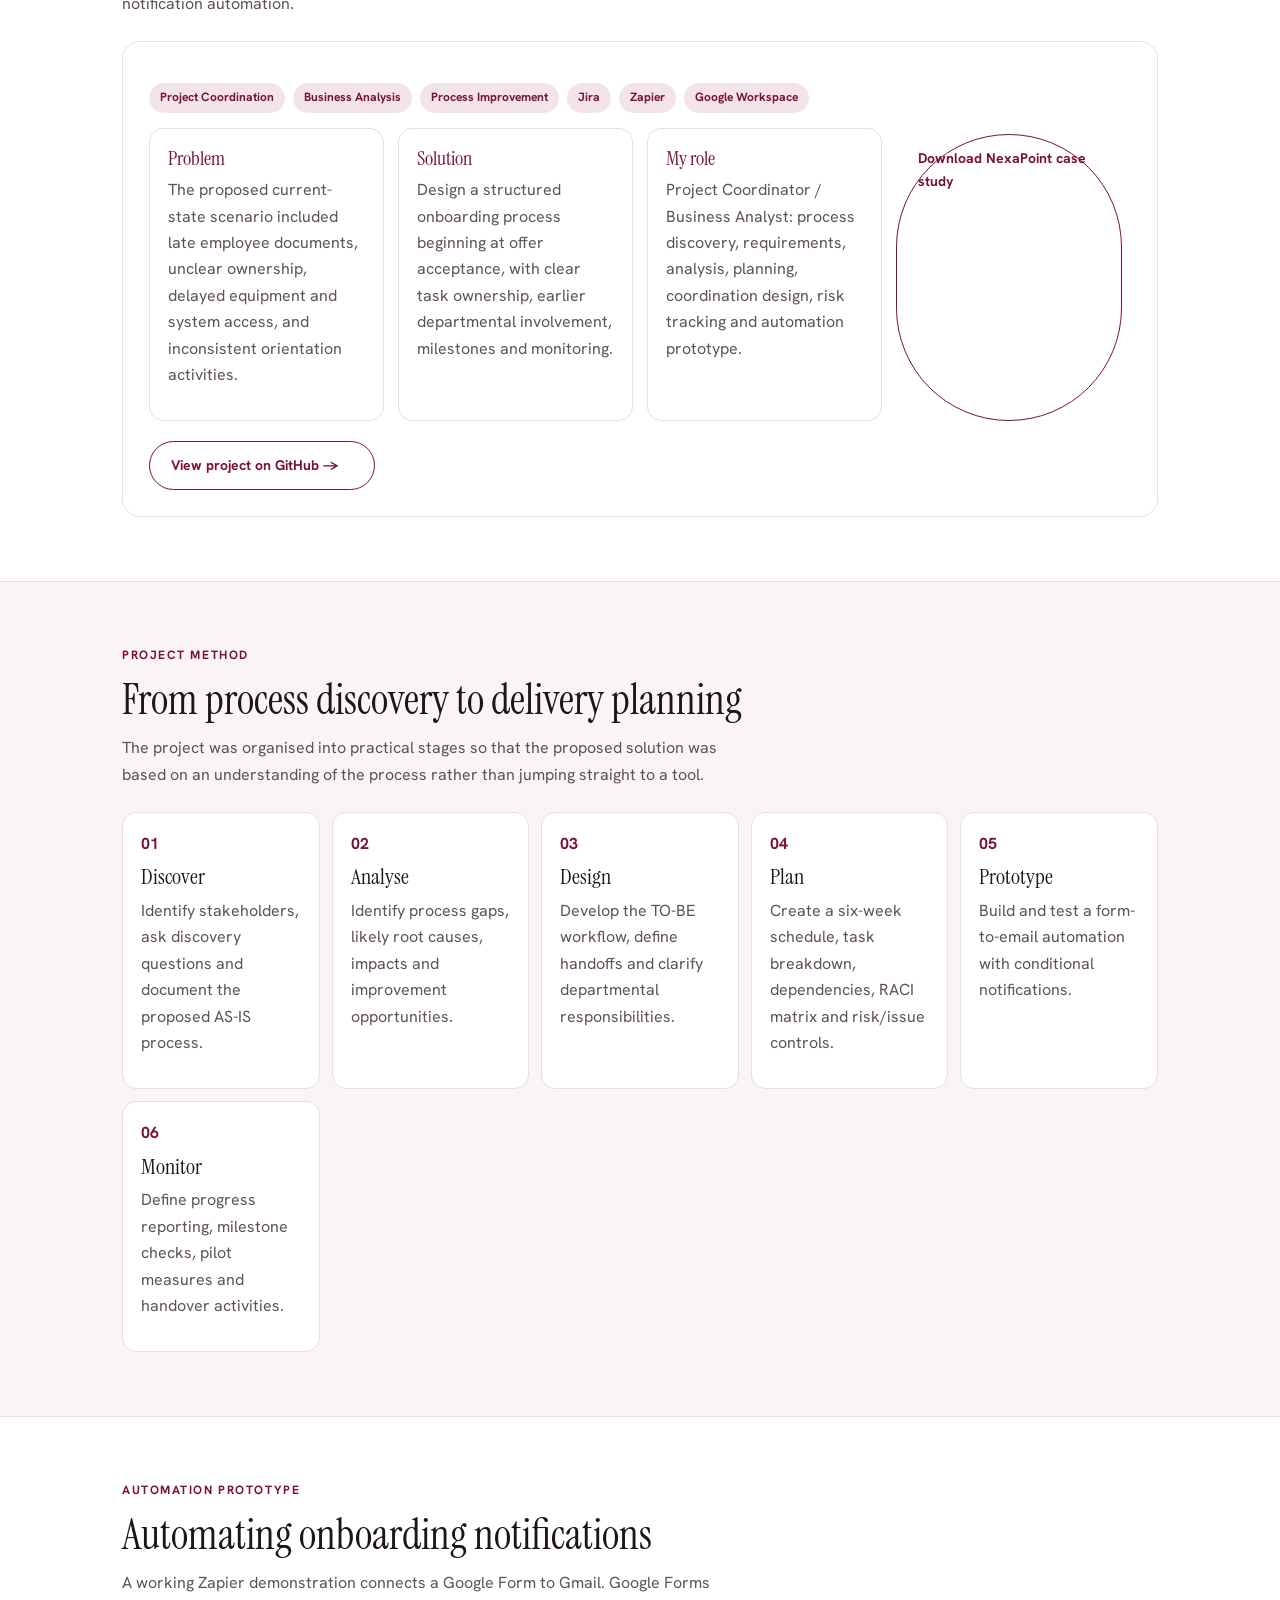
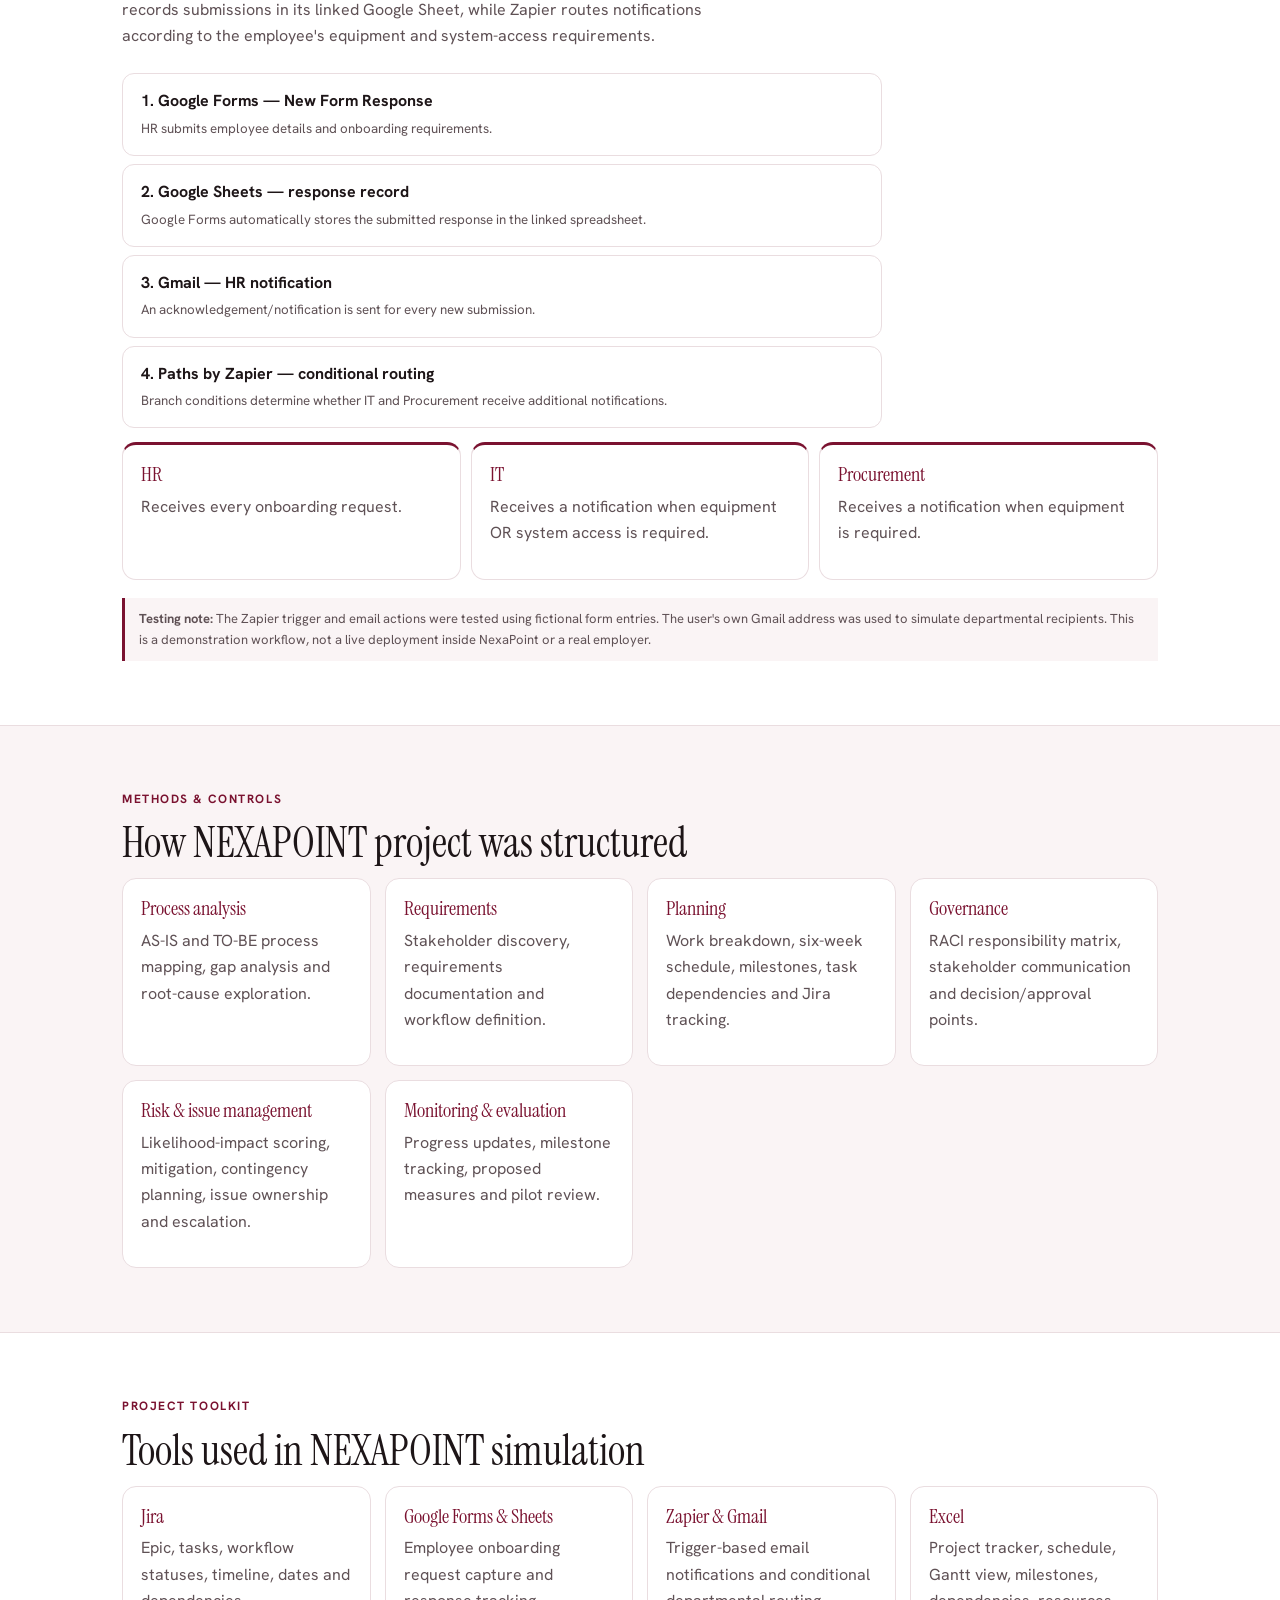
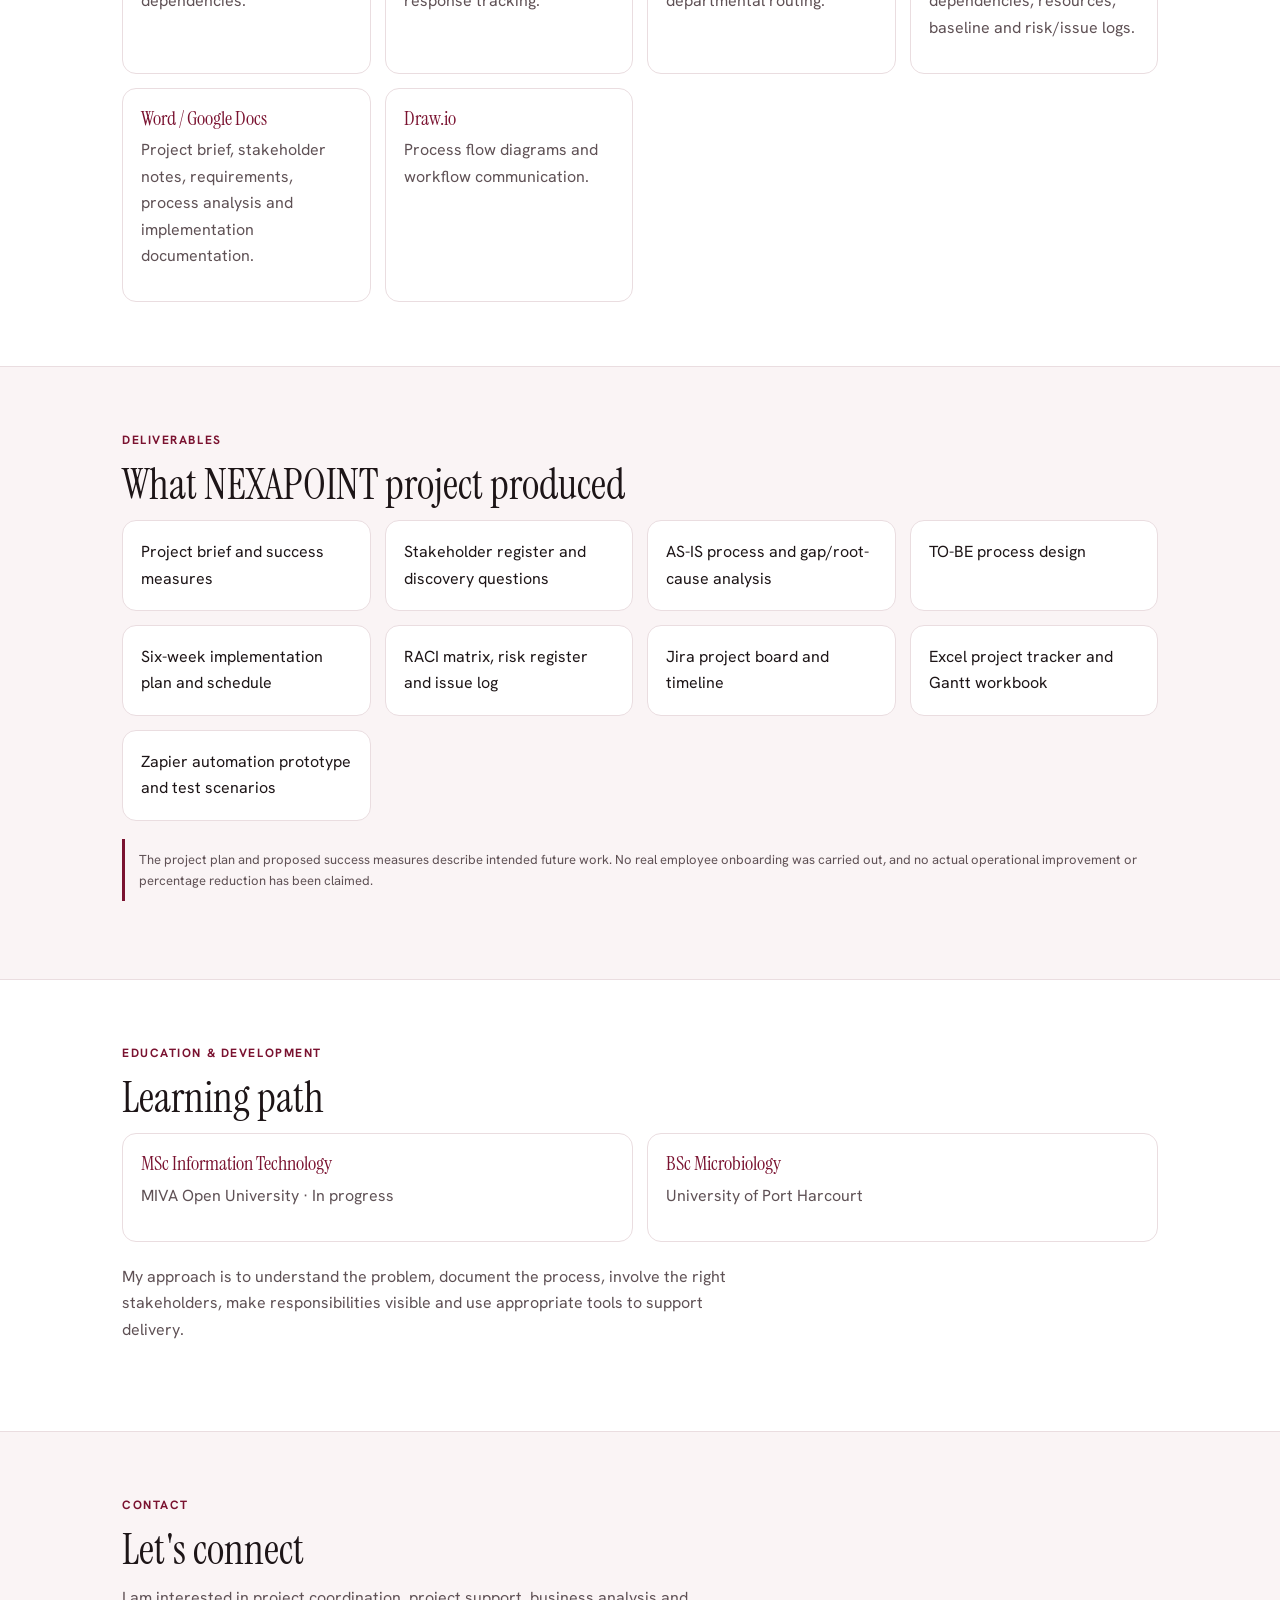
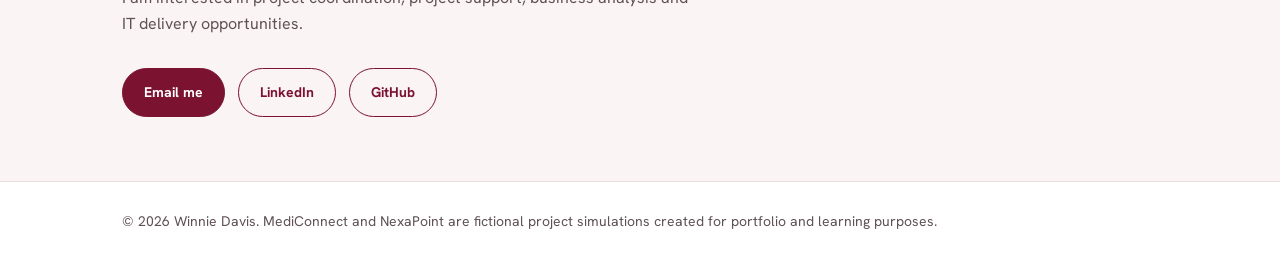
==== commit aaf52af1: "projrct updates" ====
--- a/index.html
+++ b/index.html
@@ -2,178 +2,224 @@
 <html lang="en">
 <head>
 <meta charset="utf-8">
-<meta name="viewport" content="width=device-width, initial-scale=1, viewport-fit=cover">
-<title>Winnie Davis | Project Coordination, Business Analysis & IT Project Management</title>
-<meta name="description" content="Winnie Davis: project coordination, business analysis and IT project management, with a software development background.">
-<link rel="icon" href="data:image/svg+xml,%3Csvg xmlns='http://www.w3.org/2000/svg' viewBox='0 0 100 100'%3E%3Crect width='100' height='100' rx='22' fill='%237a1230'/%3E%3Ctext x='50' y='68' font-size='56' text-anchor='middle' fill='white' font-family='Arial' font-weight='700'%3EW%3C/text%3E%3C/svg%3E">
+<meta name="viewport" content="width=device-width, initial-scale=1">
+<title>Winnie Davis | Project Coordination & Business Analysis</title>
+<meta name="description" content="Project coordination, business analysis and IT project delivery case study by Winnie Davis.">
 <link rel="preconnect" href="https://fonts.googleapis.com">
 <link rel="stylesheet" href="https://fonts.googleapis.com/css2?family=Hanken+Grotesk:wght@400;500;600;700&family=Instrument+Serif&display=swap">
 <style>
-:root{--bg:#fff;--bg2:#faf4f5;--ink:#1d1517;--mute:#5f5155;--brand:#7a1230;--brand2:#f3e4e8;--on:#fff;--line:#eadde0;
-box-sizing:border-box;padding-top:env(safe-area-inset-top,0px);padding-bottom:env(safe-area-inset-bottom,0px)}
-@media (prefers-color-scheme:dark){:root:not([data-theme="light"]){color-scheme:dark;--bg:#150d10;--bg2:#1e1317;--ink:#f6eef0;--mute:#bba9ae;--brand:#b83a5d;--brand2:#2c1820;--line:#3a2229}}
-:root[data-theme="dark"]{color-scheme:dark;--bg:#150d10;--bg2:#1e1317;--ink:#f6eef0;--mute:#bba9ae;--brand:#b83a5d;--brand2:#2c1820;--line:#3a2229}
+:root{--bg:#fff;--bg2:#faf4f5;--ink:#1d1517;--mute:#5f5155;--brand:#7a1230;--brand2:#f3e4e8;--line:#eadde0}
 *{box-sizing:border-box}html{scroll-behavior:smooth}
-body{margin:0;background:var(--bg);color:var(--ink);font:16px/1.65 "Hanken Grotesk",system-ui,-apple-system,"Segoe UI",Arial,sans-serif}
-.w{max-width:1040px;margin:0 auto;padding:0 22px}
-h1,h2,h3{font-family:"Instrument Serif",Georgia,"Times New Roman",serif;font-weight:400;line-height:1.1;margin:0}
-h2{font-size:clamp(32px,4.8vw,42px);margin-bottom:10px}
-section{padding:68px 0;border-top:1px solid var(--line)}
-.alt{background:var(--bg2)}
-.eyebrow{font-size:13px;font-weight:600;letter-spacing:.12em;text-transform:uppercase;color:var(--brand);margin-bottom:10px}
-.lead{color:var(--mute);max-width:62ch;margin:0 0 28px}
+body{margin:0;background:var(--bg);color:var(--ink);font:16px/1.65 "Hanken Grotesk",system-ui,sans-serif}
+.w{max-width:1080px;margin:auto;padding:0 22px}
+h1,h2,h3{font-family:"Instrument Serif",Georgia,serif;font-weight:400;line-height:1.12;margin:0}
+h1{font-size:clamp(46px,7vw,72px);margin-bottom:14px}
+h2{font-size:clamp(32px,4.5vw,42px);margin-bottom:12px}
+h3{font-size:22px;margin-bottom:8px}
+p{margin:0 0 14px}.muted,.lead{color:var(--mute)}.lead{max-width:68ch;margin-bottom:24px}
 nav{display:flex;justify-content:space-between;align-items:center;padding:18px 0}
-nav b{font-family:"Instrument Serif",Georgia,serif;font-weight:400;font-size:26px;color:var(--brand)}
-nav a{color:var(--ink);text-decoration:none;font-size:14px;font-weight:500;margin-left:18px}
-nav a:hover{color:var(--brand)}
-.hero{padding:54px 0 76px;border:0}
-.grid2{display:grid;grid-template-columns:1.4fr 1fr;gap:40px;align-items:center}
-h1{font-size:clamp(46px,7.5vw,72px);margin-bottom:14px}
-.role{font-weight:600;color:var(--brand);margin-bottom:16px}
-.btn{display:inline-block;padding:13px 24px;border-radius:999px;font-weight:600;text-decoration:none;font-size:15px;border:2px solid var(--brand);margin:6px 10px 0 0;cursor:pointer;font-family:inherit}
-.btn.p{background:var(--brand);color:var(--on)}.btn.s{color:var(--brand);background:transparent}
-.btn:hover{opacity:.88}
-.panel{background:var(--brand);color:#fff;border-radius:22px;padding:30px}
-.panel h3{font-size:20px;margin-bottom:14px}
-.panel div{padding:10px 0;border-top:1px solid rgba(255,255,255,.28);font-size:15px}
-.badge{display:inline-block;background:var(--brand2);color:var(--brand);font-size:13px;font-weight:600;padding:6px 14px;border-radius:999px;margin-bottom:18px}
-.cards{display:grid;grid-template-columns:repeat(auto-fill,minmax(230px,1fr));gap:14px}
-.card{background:var(--bg);border:1px solid var(--line);border-radius:14px;padding:18px 18px 18px 20px;border-left:4px solid var(--brand);font-weight:500}
-.alt .card{background:var(--bg)}
-.proj{background:var(--bg);border:1px solid var(--line);border-radius:20px;padding:30px}
-.proj ul,.tools ul{padding-left:20px;margin:10px 0 0}
-.tags{display:flex;flex-wrap:wrap;gap:8px;margin:14px 0 20px}
-.tags span{background:var(--brand2);color:var(--brand);padding:5px 12px;border-radius:999px;font-size:13px;font-weight:600}
-.links>a,.links>span{display:flex;justify-content:space-between;padding:13px 0;border-top:1px solid var(--line);text-decoration:none;color:var(--ink);font-weight:500}
-.links>a:hover{color:var(--brand)}.links>span{color:var(--mute)}
-.tools{display:grid;grid-template-columns:repeat(auto-fit,minmax(220px,1fr));gap:24px}
-.tools h3{font-size:17px;margin-bottom:4px;color:var(--brand)}
-form{display:grid;gap:12px;max-width:560px}
-input,textarea{width:100%;padding:13px 15px;border:1px solid var(--line);border-radius:12px;background:var(--bg);color:var(--ink);font:inherit}
-input:focus,textarea:focus{outline:2px solid var(--brand);outline-offset:1px}
+nav b{font-family:"Instrument Serif",Georgia,serif;font-size:26px;font-weight:400;color:var(--brand)}
+nav a{color:var(--ink);text-decoration:none;font-size:14px;margin-left:16px}
+nav a:hover,.textlink:hover{color:var(--brand)}
+section{padding:64px 0;border-top:1px solid var(--line)}.alt{background:var(--bg2)}
+.hero{padding:58px 0 76px;border:0}.grid2{display:grid;grid-template-columns:1.35fr 1fr;gap:38px;align-items:center}
+.eyebrow{font-size:12px;font-weight:700;letter-spacing:.13em;text-transform:uppercase;color:var(--brand);margin-bottom:10px}
+.role{font-weight:700;color:var(--brand);margin-bottom:16px}
+.badge{display:inline-block;background:var(--brand2);color:var(--brand);font-size:13px;font-weight:700;padding:6px 13px;border-radius:999px;margin-bottom:18px}
+.btn{display:inline-block;padding:12px 21px;border-radius:999px;font-weight:700;text-decoration:none;font-size:14px;border:1.5px solid var(--brand);margin:6px 9px 0 0}
+.btn.primary{background:var(--brand);color:#fff}.btn.secondary{color:var(--brand)}
+.panel{background:var(--brand);color:#fff;border-radius:20px;padding:26px}
+.panel h3{font-family:"Hanken Grotesk",sans-serif;font-size:17px;font-weight:700}
+.panel div{padding:10px 0;border-top:1px solid rgba(255,255,255,.28)}
+.cards{display:grid;grid-template-columns:repeat(auto-fit,minmax(220px,1fr));gap:14px}
+.card{background:#fff;border:1px solid var(--line);border-radius:14px;padding:18px}
+.card h3{font-size:20px;color:var(--brand)}
+.projectbox{background:#fff;border:1px solid var(--line);border-radius:18px;padding:26px}
+.tags{display:flex;flex-wrap:wrap;gap:8px;margin:15px 0}
+.tags span{background:var(--brand2);color:var(--brand);padding:5px 11px;border-radius:999px;font-size:12px;font-weight:700}
+.steps{display:grid;grid-template-columns:repeat(auto-fit,minmax(190px,1fr));gap:12px;counter-reset:step}
+.step{border:1px solid var(--line);border-radius:14px;padding:18px;background:#fff}
+.step:before{counter-increment:step;content:"0" counter(step);display:block;color:var(--brand);font-weight:700;margin-bottom:8px}
+.flow{display:grid;grid-template-columns:1fr;gap:8px;max-width:760px}
+.flowitem{border:1px solid var(--line);border-radius:12px;padding:14px 18px;background:#fff}
+.flowitem strong{display:block}.flowitem small{color:var(--mute)}
+.branch{display:grid;grid-template-columns:repeat(3,1fr);gap:10px}
+.branch .card{border-top:3px solid var(--brand)}
+.tablewrap{overflow-x:auto}
+table{border-collapse:collapse;width:100%;background:#fff;font-size:14px}
+th,td{padding:12px;border:1px solid var(--line);text-align:left;vertical-align:top}
+th{background:var(--brand2);color:var(--ink)}
+.links a{display:block;padding:12px 0;border-top:1px solid var(--line);color:var(--ink);text-decoration:none}
 footer{padding:28px 0;border-top:1px solid var(--line);color:var(--mute);font-size:14px}
-.sr{position:absolute;left:-9999px}
-.wide{overflow-x:auto}
-@media(max-width:760px){.grid2{grid-template-columns:1fr}nav a.h{display:none}section{padding:52px 0}}
+.note{font-size:13px;color:var(--mute);border-left:3px solid var(--brand);padding:10px 14px;background:var(--bg2);margin-top:18px}
+@media(max-width:760px){.grid2{grid-template-columns:1fr}nav .navlinks{display:none}section{padding:48px 0}.branch{grid-template-columns:1fr}}
 </style>
 </head>
 <body>
 <div class="w">
-<nav><b id="logo"></b><div><a class="h" href="#about">About</a><a class="h" href="#project">Project</a><a class="h" href="#toolkit">Toolkit</a><a href="#contact">Contact</a></div></nav>
+<nav><b>Winnie Davis</b><div class="navlinks"><a href="#about">About</a><a href="#projects">Projects</a><a href="#approach">Approach</a><a href="#tools">Tools</a><a href="#contact">Contact</a></div></nav>
 </div>
 
 <header class="hero"><div class="w grid2">
-<div><div class="badge" id="avail"></div><h1 id="name"></h1><div class="role" id="role"></div><p class="lead" id="intro"></p>
-<a class="btn p" href="#contact" id="cta1"></a><a class="btn s" href="#project" id="cta2"></a><a class="btn s" target="_blank" rel="noopener" href="Winnie_Davis_CV_PM_PC.pdf" download>Download CV</a></div>
-<div class="panel"><h3>What I focus on</h3><div id="focus"></div></div>
+<div>
+<div class="badge">Project coordination &amp; business analysis</div>
+<h1>Winnie Davis</h1>
+<div class="role">Project Coordinator | Business Analysis | IT Project Delivery</div>
+<p class="lead">I bring a software development background to project coordination and business analysis. I am interested in understanding business processes, clarifying requirements, organising delivery activities and using technology to make work more structured and efficient.</p>
+<a class="btn primary" href="#projects">View projects</a>
+<!-- <a class="btn secondary" href="NexaPoint_Employee_Onboarding_Final_Case_Study.docx" download>Download NexaPoint case study</a> -->
+<a class="btn secondary" href="https://github.com/Ms-ibiso" target="_blank" rel="noopener">GitHub profile</a>
+<a class="btn secondary" href="Winnie_Davis_CV_PM_PC.pdf" download>Download CV</a>
+</div>
+<div class="panel"><h3>Current areas of focus</h3>
+<div>Project planning and coordination</div><div>Requirements gathering and process analysis</div><div>Risk, issue and dependency management</div><div>Workflow automation and reporting</div>
+</div>
 </div></header>
 
 <section class="alt" id="about"><div class="w">
-<div class="eyebrow">Areas of interest</div><h2>Where I add value</h2><p class="lead" id="about-text"></p>
-<div class="cards" id="areas"></div></div></section>
-
-<section id="project"><div class="w">
-<div class="eyebrow">Featured project</div><h2 id="p-title"></h2>
-<div class="proj"><p class="lead" id="p-desc" style="margin-bottom:0"></p><div class="tags" id="p-tags"></div>
-<a class="btn p" id="p-link" target="_blank" rel="noopener" style="margin:0"></a></div></div></section>
-
-<section class="alt" id="toolkit"><div class="w">
-<div class="eyebrow">Toolkit</div><h2>Tools &amp; technologies</h2><br>
-<div class="tools" id="tools"></div></div></section>
-
-<section><div class="w grid2" style="align-items:start">
-<div><div class="eyebrow">Education</div><h2>Learning path</h2><div class="links" id="edu" style="margin-top:14px"></div></div>
-<div><div class="eyebrow">My approach</div><h2>How I work</h2><p class="lead" id="approach" style="margin-top:12px"></p></div>
-</div></section>
-
-<section class="alt" id="contact"><div class="w grid2" style="align-items:start">
-<div><div class="eyebrow">Contact</div><h2 id="c-title"></h2><p class="lead" id="c-text"></p><div id="socials"></div></div>
-<form id="f"><label class="sr" for="n">Name</label><input id="n" name="name" placeholder="Your name" required>
-<label class="sr" for="e">Email</label><input id="e" name="email" type="email" placeholder="Your email" required>
-<label class="sr" for="m">Message</label><textarea id="m" name="message" rows="5" placeholder="How can I help?" required></textarea>
-<button class="btn p" type="submit" style="margin:0">Send message</button><div id="st" role="status" style="color:var(--mute);font-size:14px"></div></form>
-</div></section>
-
-<footer><div class="w" id="foot"></div></footer>
-
-<script>
-/* ============ EDIT YOUR CONTENT HERE ============ */
-const C = {
-  name: "Winnie Davis",
-  role: "Project Coordination | Business Analysis | IT Project Management",
-  availability: "Open to project coordination and business analysis opportunities",
-  intro: "I have a background in software development and a growing focus on project coordination, business analysis and IT project delivery. I’m interested in how projects move from an initial idea to a clearly defined plan and, ultimately, a successful outcome.",
-  cta1: "Work with me", cta2: "See my project",
-  focus: ["Project Coordination", "Business Analysis", "IT Project Management"],
-  about: "My experience in technology has given me an understanding of how digital products are designed and developed, while my current MSc in Information Technology is building my understanding of IT systems, business processes and project delivery.",
-  areas: [
-    "Project Coordination and Project Management", "Business Requirements and Documentation",
-    "Requirements Gathering and Analysis", "Work Breakdown Structures (WBS)",
-    "Project Scheduling and Tracking", "Risk and Issue Management",
-    "Stakeholder Communication", "User Acceptance Testing (UAT)", "Process Improvement and IT Systems"
-  ],
-  project: {
-    title: "MediConnect Hospital Management System",
-    description: "A self-directed IT project simulation for a proposed hospital management system, covering project planning, requirements documentation, risk management, stakeholder coordination and implementation planning.",
-    tags: ["Project Planning", "Requirements Documentation", "Risk Management", "Stakeholder Coordination", "Implementation Planning"],
-    githubUrl: "https://github.com/Ms-ibiso/mediconnect-hospital-management-system",
-    githubLabel: "View project on GitHub →"
-  },
-  tools: {
-    "Project Management": ["Jira", "Trello", "Microsoft Project"],
-    "Documentation": ["Microsoft Word", "Excel", "Google Workspace"],
-    "Process Mapping": ["Draw.io"],
-    "Reporting & Analysis": ["Excel", "Power BI"],
-    "Technical Background": ["React", "Next.js", "JavaScript", "TypeScript"]
-  },
-  education: [
-    { label: "MSc Information Technology", sub: "MIVA Open University" },
-    { label: "BSc Microbiology", sub: "University of Port Harcourt" }
-  ],
-  approach: "I value clear communication, structured planning, proper documentation and practical problem-solving. I enjoy understanding how systems work, identifying gaps in processes and helping organise the activities needed to move a project forward. I’m using this space to document my project work, practical exercises and learning in project coordination and business analysis.",
-  contactTitle: "Let’s talk",
-  contactText: "Have a project, role or collaboration in mind? Send a message and I’ll get back to you.",
-  email: "Davisbeulah07@gmail.com",
-  formEndpoint: "",   // optional: paste a Formspree URL (https://formspree.io/f/xxxx). Empty = opens your email app.
-  socials: [          // leave url empty to hide
-    { label: "LinkedIn", url: "https://linkedin.com/in/winnie-davis-1aa069246" },
-    { label: "GitHub", url: "https://github.com/Ms-ibiso" }
-  ]
-};
-/* ============ END OF EDITABLE CONTENT ============ */
-
-const $ = id => document.getElementById(id);
-const first = C.name.split(" ")[0];
-document.title = C.name + " | " + C.role.replace(/ \| /g, ", ");
-$("logo").textContent = C.name; $("name").textContent = C.name; $("role").textContent = C.role;
-$("avail").textContent = C.availability; $("intro").textContent = C.intro;
-$("cta1").textContent = C.cta1; $("cta2").textContent = C.cta2;
-$("focus").innerHTML = C.focus.map(x => "<div>" + x + "</div>").join("");
-$("about-text").textContent = C.about;
-$("areas").innerHTML = C.areas.map(x => '<div class="card">' + x + "</div>").join("");
-$("p-title").textContent = C.project.title; $("p-desc").textContent = C.project.description;
-$("p-tags").innerHTML = C.project.tags.map(x => "<span>" + x + "</span>").join("");
-$("p-link").href = C.project.githubUrl; $("p-link").textContent = C.project.githubLabel;
-$("tools").innerHTML = Object.entries(C.tools).map(([k, v]) => "<div><h3>" + k + "</h3><div>" + v.join(", ") + "</div></div>").join("");
-$("edu").innerHTML = C.education.map(e => "<span><span>" + e.label + "</span><span>" + e.sub + "</span></span>").join("");
-$("approach").textContent = C.approach;
-$("c-title").textContent = C.contactTitle; $("c-text").textContent = C.contactText;
-$("socials").innerHTML = '<a class="btn s" href="mailto:' + C.email + '">' + C.email + "</a>" +
-  C.socials.filter(s => s.url).map(s => '<a class="btn s" target="_blank" rel="noopener" href="' + s.url + '">' + s.label + "</a>").join("");
-$("foot").textContent = "© " + new Date().getFullYear() + " " + C.name + ". All rights reserved.";
-
-$("f").addEventListener("submit", async e => {
-  e.preventDefault();
-  const d = Object.fromEntries(new FormData(e.target));
-  if (C.formEndpoint) {
-    try {
-      const r = await fetch(C.formEndpoint, { method: "POST", headers: { "Content-Type": "application/json", Accept: "application/json" }, body: JSON.stringify(d) });
-      if (r.ok) { $("st").textContent = "Thanks, " + d.name + ". I’ll be in touch soon."; e.target.reset(); return; }
-    } catch (_) {}
-  }
-  location.href = "mailto:" + C.email + "?subject=" + encodeURIComponent("Enquiry from " + d.name) +
-    "&body=" + encodeURIComponent(d.message + "\n\n" + d.name + " (" + d.email + ")");
-});
-</script>
+<div class="eyebrow">About</div><h2>Technology, processes and delivery</h2>
+<p class="lead">My experience in frontend development has helped me understand how digital products are built and how technical teams work. Through my MSc in Information Technology and practical project simulations, I am developing skills in business analysis, project coordination and IT project delivery.</p>
+<div class="cards">
+<div class="card"><h3>Technical perspective</h3><p class="muted">Understanding software workflows, technical dependencies and communication between business and technical teams.</p></div>
+<div class="card"><h3>Business analysis</h3><p class="muted">Exploring current processes, documenting requirements, identifying gaps and proposing practical improvements.</p></div>
+<div class="card"><h3>Project coordination</h3><p class="muted">Organising tasks, timelines, responsibilities, risks, updates and stakeholder activities.</p></div>
+</div></div></section>
+
+<section id="projects" class="alt"><div class="w">
+<div class="eyebrow">Selected projects · Two case studies</div><h2>Project work and practical simulations</h2>
+<p class="lead">These two self-directed projects demonstrate different parts of project coordination and business analysis: planning a proposed digital system, and improving a business process with a working automation prototype.</p>
+<div class="cards">
+<div class="card"><div class="eyebrow">Project 01 · Healthcare technology</div><h3>MediConnect Hospital Management System</h3><p class="muted">A documentation-led simulation for a proposed hospital management system. Focused on defining an MVP, translating operational needs into requirements, and preparing delivery, testing and handover plans.</p><div class="tags"><span>Project Charter</span><span>21 Draft Requirements</span><span>WBS &amp; Gantt</span><span>UAT Planning</span></div><a class="textlink" href="#mediconnect">Explore MediConnect →</a></div>
+<div class="card"><div class="eyebrow">Project 02 · Process improvement</div><h3>NexaPoint Employee Onboarding Process Improvement</h3><p class="muted">A project simulation to improve employee onboarding through stakeholder analysis, a redesigned workflow, Jira planning, risk controls and conditional email automation.</p><div class="tags"><span>Jira</span><span>RACI</span><span>Risk &amp; Issue Logs</span><span>Zapier Automation</span></div><a class="textlink" href="#case-study">Explore NexaPoint →</a></div>
+</div>
+<p class="note">Both projects are self-directed portfolio simulations. They are not presented as live client or organisational implementations.</p>
+</div></section>
+
+<section id="mediconnect"><div class="w">
+<div class="eyebrow">Project 01 · Healthcare technology · Fictional project simulation</div>
+<h2>MediConnect Hospital Management System</h2>
+<p class="lead">A proposed web-based hospital management system designed around a scenario in which paper-based records and manual administrative processes create delays in patient registration, appointment handling, medical-record retrieval and billing.</p>
+<div class="projectbox">
+<div class="tags"><span>Project Coordination</span><span>Business Analysis</span><span>Requirements</span><span>Scope Management</span><span>UAT Planning</span></div>
+<div class="cards">
+<div class="card"><h3>Problem</h3><p class="muted">The scenario assumed fragmented paper records, slow file retrieval, manual appointment administration, billing-entry errors and limited information sharing between departments.</p></div>
+<div class="card"><h3>Proposed solution</h3><p class="muted">Plan an MVP covering patient registration and profiles, appointments, authorised medical-record access, billing, role-based accounts and management reporting.</p></div>
+<div class="card"><h3>My role</h3><p class="muted">Project Coordinator / Business Analyst: project charter, requirements drafting, MoSCoW prioritisation, WBS, schedule planning, status reporting, risk and issue management, UAT and handover preparation.</p></div>
+</div>
+<h3 style="margin-top:24px">Key deliverables</h3>
+<div class="cards">
+<div class="card">Project charter and scope definition</div><div class="card">Business Requirements Document with 21 draft functional requirements</div><div class="card">MoSCoW prioritisation and Work Breakdown Structure</div><div class="card">Excel Gantt chart and dependency planning</div><div class="card">Weekly status report templates</div><div class="card">Risk register and issue log</div><div class="card">UAT plan and sign-off template</div><div class="card">Deployment, training, handover and closure documentation</div>
+</div>
+<p class="note"><strong>Project status and limitation:</strong> This was a documentation-led simulation. No hospital client discovery, software build, live data, testing execution, production deployment or formal sponsor acceptance took place. The proposed schedule also contained a duration discrepancy that was recorded for reconciliation rather than presented as resolved.</p>
+<a class="btn secondary" href="MediConnect_Portfolio_Case_Study.docx" download>Download MediConnect case study</a>
+<a class="btn secondary" href="https://github.com/Ms-ibiso/mediconnect-hospital-management-system" target="_blank">View project on GitHub →</a>
+</div>
+</div></section>
+
+<section id="case-study"><div class="w">
+<div class="eyebrow">Project 02 · Featured case study · Fictional project simulation</div>
+<h2>NexaPoint Employee Onboarding Process Improvement</h2>
+<p class="lead">A self-directed project simulation exploring how a growing technology-services company could improve its employee onboarding process, clarify departmental responsibilities and reduce avoidable delays through a structured workflow and notification automation.</p>
+<div class="projectbox">
+<div class="tags"><span>Project Coordination</span><span>Business Analysis</span><span>Process Improvement</span><span>Jira</span><span>Zapier</span><span>Google Workspace</span></div>
+<div class="cards">
+<div class="card"><h3>Problem</h3><p class="muted">The proposed current-state scenario included late employee documents, unclear ownership, delayed equipment and system access, and inconsistent orientation activities.</p></div>
+<div class="card"><h3>Solution</h3><p class="muted">Design a structured onboarding process beginning at offer acceptance, with clear task ownership, earlier departmental involvement, milestones and monitoring.</p></div>
+<div class="card"><h3>My role</h3><p class="muted">Project Coordinator / Business Analyst: process discovery, requirements, analysis, planning, coordination design, risk tracking and automation prototype.</p></div>
+<a class="btn secondary" href="NexaPoint_Employee_Onboarding_Final_Case_Study.docx" download>Download NexaPoint case study</a>
+<a class="btn secondary" href="https://github.com/Ms-ibiso/NEXAPOINT-EMPLOYEE-ONBOARDING-PROCESS-IMPROVEMENT" target="_blank">View project on GitHub →</a>
+
+</div>
+</div>
+</div></section>
+
+<section class="alt"><div class="w">
+<div class="eyebrow">Project method</div><h2>From process discovery to delivery planning</h2>
+<p class="lead">The project was organised into practical stages so that the proposed solution was based on an understanding of the process rather than jumping straight to a tool.</p>
+<div class="steps">
+<div class="step"><h3>Discover</h3><p class="muted">Identify stakeholders, ask discovery questions and document the proposed AS-IS process.</p></div>
+<div class="step"><h3>Analyse</h3><p class="muted">Identify process gaps, likely root causes, impacts and improvement opportunities.</p></div>
+<div class="step"><h3>Design</h3><p class="muted">Develop the TO-BE workflow, define handoffs and clarify departmental responsibilities.</p></div>
+<div class="step"><h3>Plan</h3><p class="muted">Create a six-week schedule, task breakdown, dependencies, RACI matrix and risk/issue controls.</p></div>
+<div class="step"><h3>Prototype</h3><p class="muted">Build and test a form-to-email automation with conditional notifications.</p></div>
+<div class="step"><h3>Monitor</h3><p class="muted">Define progress reporting, milestone checks, pilot measures and handover activities.</p></div>
+</div>
+</div></section>
+
+<section><div class="w">
+<div class="eyebrow">Automation prototype</div><h2>Automating onboarding notifications</h2>
+<p class="lead">A working Zapier demonstration connects a Google Form to Gmail. Google Forms records submissions in its linked Google Sheet, while Zapier routes notifications according to the employee's equipment and system-access requirements.</p>
+<div class="flow">
+<div class="flowitem"><strong>1. Google Forms — New Form Response</strong><small>HR submits employee details and onboarding requirements.</small></div>
+<div class="flowitem"><strong>2. Google Sheets — response record</strong><small>Google Forms automatically stores the submitted response in the linked spreadsheet.</small></div>
+<div class="flowitem"><strong>3. Gmail — HR notification</strong><small>An acknowledgement/notification is sent for every new submission.</small></div>
+<div class="flowitem"><strong>4. Paths by Zapier — conditional routing</strong><small>Branch conditions determine whether IT and Procurement receive additional notifications.</small></div>
+</div>
+<div class="branch" style="margin-top:14px">
+<div class="card"><h3>HR</h3><p class="muted">Receives every onboarding request.</p></div>
+<div class="card"><h3>IT</h3><p class="muted">Receives a notification when equipment OR system access is required.</p></div>
+<div class="card"><h3>Procurement</h3><p class="muted">Receives a notification when equipment is required.</p></div>
+</div>
+<div class="note"><strong>Testing note:</strong> The Zapier trigger and email actions were tested using fictional form entries. The user's own Gmail address was used to simulate departmental recipients. This is a demonstration workflow, not a live deployment inside NexaPoint or a real employer.</div>
+</div></section>
+
+<section class="alt" id="approach"><div class="w">
+<div class="eyebrow">Methods &amp; controls</div><h2>How NEXAPOINT project was structured</h2>
+<div class="cards">
+<div class="card"><h3>Process analysis</h3><p class="muted">AS-IS and TO-BE process mapping, gap analysis and root-cause exploration.</p></div>
+<div class="card"><h3>Requirements</h3><p class="muted">Stakeholder discovery, requirements documentation and workflow definition.</p></div>
+<div class="card"><h3>Planning</h3><p class="muted">Work breakdown, six-week schedule, milestones, task dependencies and Jira tracking.</p></div>
+<div class="card"><h3>Governance</h3><p class="muted">RACI responsibility matrix, stakeholder communication and decision/approval points.</p></div>
+<div class="card"><h3>Risk &amp; issue management</h3><p class="muted">Likelihood-impact scoring, mitigation, contingency planning, issue ownership and escalation.</p></div>
+<div class="card"><h3>Monitoring &amp; evaluation</h3><p class="muted">Progress updates, milestone tracking, proposed measures and pilot review.</p></div>
+</div>
+</div></section>
+
+<section><div class="w">
+<div class="eyebrow">Project toolkit</div><h2>Tools used in NEXAPOINT simulation</h2>
+<div class="cards">
+<div class="card"><h3>Jira</h3><p class="muted">Epic, tasks, workflow statuses, timeline, dates and dependencies.</p></div>
+<div class="card"><h3>Google Forms &amp; Sheets</h3><p class="muted">Employee onboarding request capture and response tracking.</p></div>
+<div class="card"><h3>Zapier &amp; Gmail</h3><p class="muted">Trigger-based email notifications and conditional departmental routing.</p></div>
+<div class="card"><h3>Excel</h3><p class="muted">Project tracker, schedule, Gantt view, milestones, dependencies, resources, baseline and risk/issue logs.</p></div>
+<div class="card"><h3>Word / Google Docs</h3><p class="muted">Project brief, stakeholder notes, requirements, process analysis and implementation documentation.</p></div>
+<div class="card"><h3>Draw.io</h3><p class="muted">Process flow diagrams and workflow communication.</p></div>
+</div>
+</div></section>
+
+<section class="alt"><div class="w">
+<div class="eyebrow">Deliverables</div><h2>What NEXAPOINT project produced</h2>
+<div class="cards">
+<div class="card">Project brief and success measures</div>
+<div class="card">Stakeholder register and discovery questions</div>
+<div class="card">AS-IS process and gap/root-cause analysis</div>
+<div class="card">TO-BE process design</div>
+<div class="card">Six-week implementation plan and schedule</div>
+<div class="card">RACI matrix, risk register and issue log</div>
+<div class="card">Jira project board and timeline</div>
+<div class="card">Excel project tracker and Gantt workbook</div>
+<div class="card">Zapier automation prototype and test scenarios</div>
+</div>
+<p class="note">The project plan and proposed success measures describe intended future work. No real employee onboarding was carried out, and no actual operational improvement or percentage reduction has been claimed.</p>
+</div></section>
+
+<section id="tools"><div class="w">
+<div class="eyebrow">Education &amp; development</div><h2>Learning path</h2>
+<div class="cards">
+<div class="card"><h3>MSc Information Technology</h3><p class="muted">MIVA Open University · In progress</p></div>
+<div class="card"><h3>BSc Microbiology</h3><p class="muted">University of Port Harcourt</p></div>
+</div>
+<p class="lead" style="margin-top:22px">My approach is to understand the problem, document the process, involve the right stakeholders, make responsibilities visible and use appropriate tools to support delivery.</p>
+</div></section>
+
+<section class="alt" id="contact"><div class="w grid2">
+<div><div class="eyebrow">Contact</div><h2>Let's connect</h2><p class="lead">I am interested in project coordination, project support, business analysis and IT delivery opportunities.</p>
+<a class="btn primary" href="mailto:Davisbeulah07@gmail.com">Email me</a>
+<a class="btn secondary" href="https://linkedin.com/in/winnie-davis-1aa069246" target="_blank" rel="noopener">LinkedIn</a>
+<a class="btn secondary" href="https://github.com/Ms-ibiso" target="_blank" rel="noopener">GitHub</a>
+</div>
+</div></section>
+
+<footer><div class="w">© 2026 Winnie Davis. MediConnect and NexaPoint are fictional project simulations created for portfolio and learning purposes.</div></footer>
 </body>
-</html>
+</html>
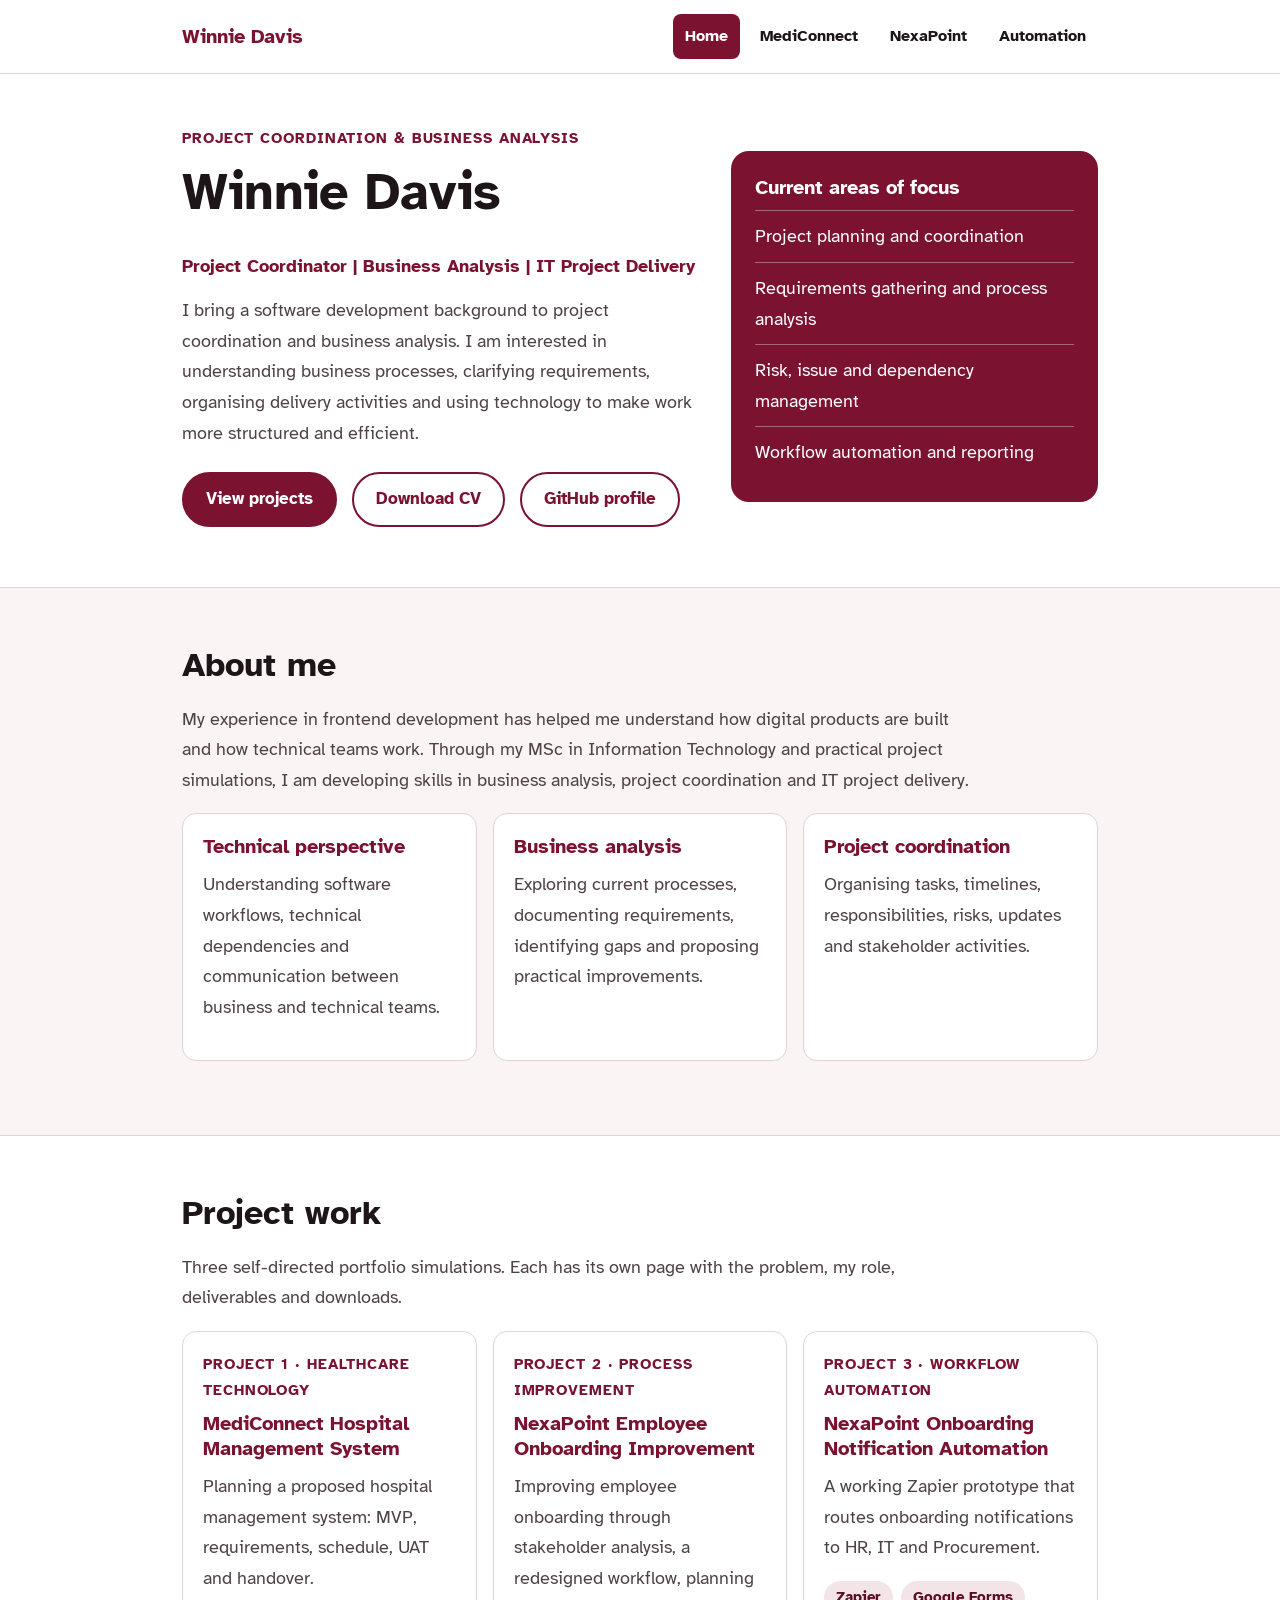
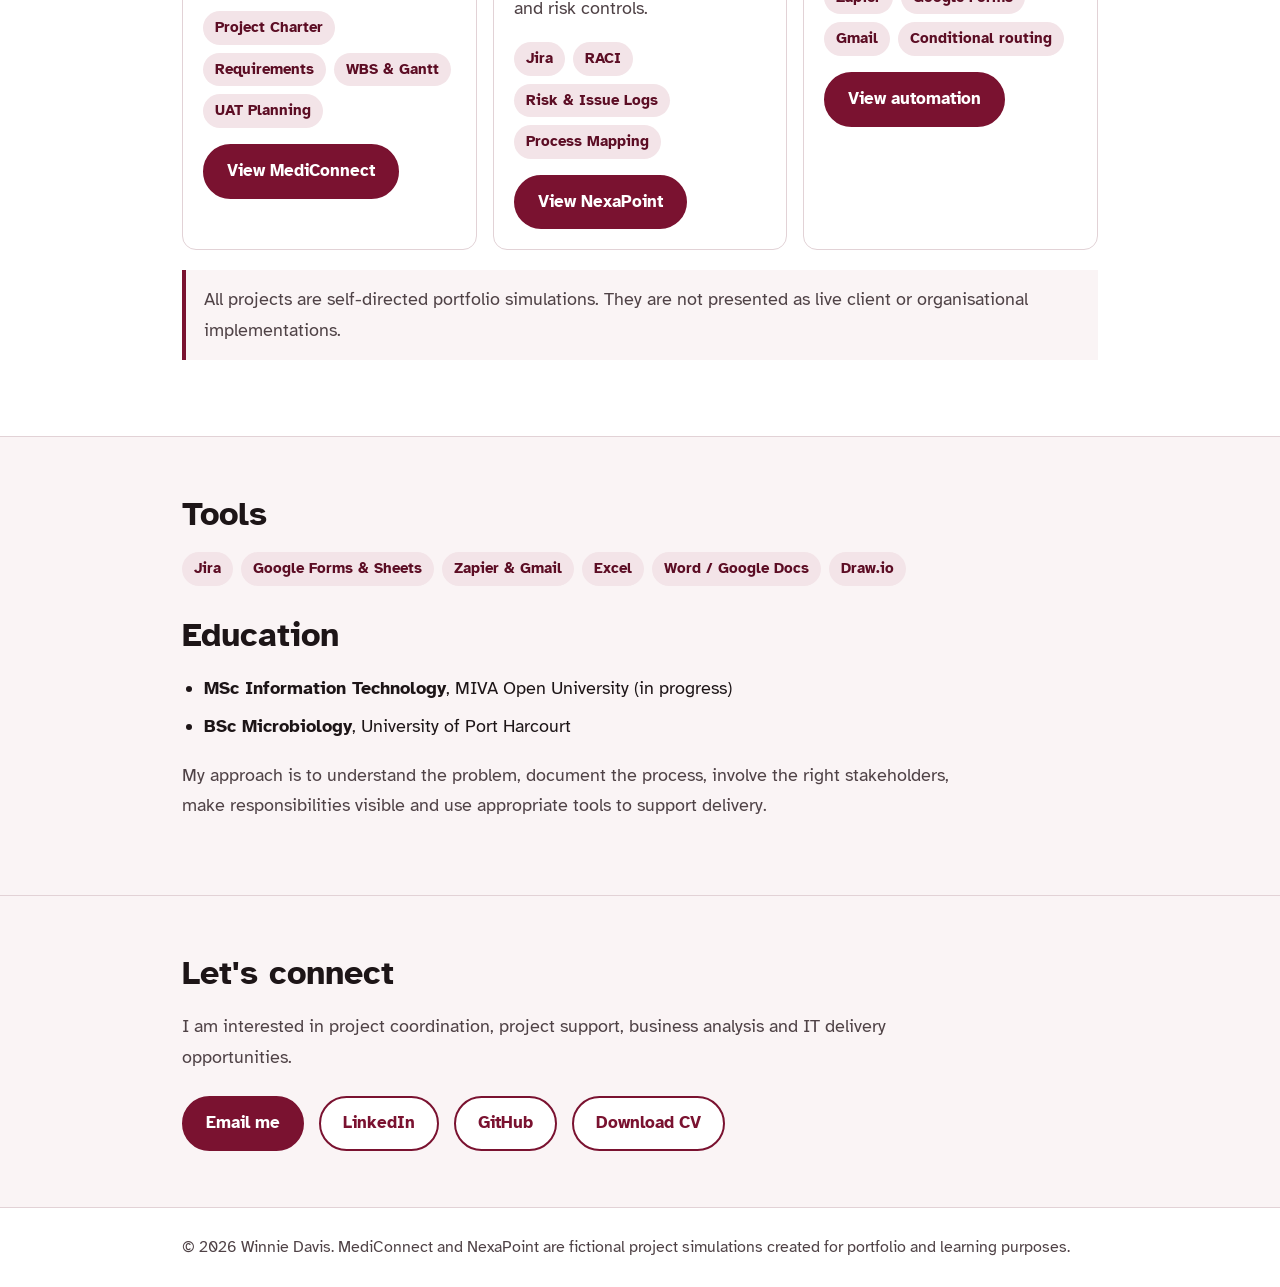
==== commit 26a4c98c: "update site layout" ====
--- a/index.html
+++ b/index.html
@@ -3,223 +3,57 @@
 <head>
 <meta charset="utf-8">
 <meta name="viewport" content="width=device-width, initial-scale=1">
-<title>Winnie Davis | Project Coordination & Business Analysis</title>
-<meta name="description" content="Project coordination, business analysis and IT project delivery case study by Winnie Davis.">
+<title>Project Coordination & Business Analysis | Winnie Davis</title>
+<meta name="description" content="Project coordination, business analysis and IT project delivery portfolio by Winnie Davis.">
 <link rel="preconnect" href="https://fonts.googleapis.com">
-<link rel="stylesheet" href="https://fonts.googleapis.com/css2?family=Hanken+Grotesk:wght@400;500;600;700&family=Instrument+Serif&display=swap">
-<style>
-:root{--bg:#fff;--bg2:#faf4f5;--ink:#1d1517;--mute:#5f5155;--brand:#7a1230;--brand2:#f3e4e8;--line:#eadde0}
-*{box-sizing:border-box}html{scroll-behavior:smooth}
-body{margin:0;background:var(--bg);color:var(--ink);font:16px/1.65 "Hanken Grotesk",system-ui,sans-serif}
-.w{max-width:1080px;margin:auto;padding:0 22px}
-h1,h2,h3{font-family:"Instrument Serif",Georgia,serif;font-weight:400;line-height:1.12;margin:0}
-h1{font-size:clamp(46px,7vw,72px);margin-bottom:14px}
-h2{font-size:clamp(32px,4.5vw,42px);margin-bottom:12px}
-h3{font-size:22px;margin-bottom:8px}
-p{margin:0 0 14px}.muted,.lead{color:var(--mute)}.lead{max-width:68ch;margin-bottom:24px}
-nav{display:flex;justify-content:space-between;align-items:center;padding:18px 0}
-nav b{font-family:"Instrument Serif",Georgia,serif;font-size:26px;font-weight:400;color:var(--brand)}
-nav a{color:var(--ink);text-decoration:none;font-size:14px;margin-left:16px}
-nav a:hover,.textlink:hover{color:var(--brand)}
-section{padding:64px 0;border-top:1px solid var(--line)}.alt{background:var(--bg2)}
-.hero{padding:58px 0 76px;border:0}.grid2{display:grid;grid-template-columns:1.35fr 1fr;gap:38px;align-items:center}
-.eyebrow{font-size:12px;font-weight:700;letter-spacing:.13em;text-transform:uppercase;color:var(--brand);margin-bottom:10px}
-.role{font-weight:700;color:var(--brand);margin-bottom:16px}
-.badge{display:inline-block;background:var(--brand2);color:var(--brand);font-size:13px;font-weight:700;padding:6px 13px;border-radius:999px;margin-bottom:18px}
-.btn{display:inline-block;padding:12px 21px;border-radius:999px;font-weight:700;text-decoration:none;font-size:14px;border:1.5px solid var(--brand);margin:6px 9px 0 0}
-.btn.primary{background:var(--brand);color:#fff}.btn.secondary{color:var(--brand)}
-.panel{background:var(--brand);color:#fff;border-radius:20px;padding:26px}
-.panel h3{font-family:"Hanken Grotesk",sans-serif;font-size:17px;font-weight:700}
-.panel div{padding:10px 0;border-top:1px solid rgba(255,255,255,.28)}
-.cards{display:grid;grid-template-columns:repeat(auto-fit,minmax(220px,1fr));gap:14px}
-.card{background:#fff;border:1px solid var(--line);border-radius:14px;padding:18px}
-.card h3{font-size:20px;color:var(--brand)}
-.projectbox{background:#fff;border:1px solid var(--line);border-radius:18px;padding:26px}
-.tags{display:flex;flex-wrap:wrap;gap:8px;margin:15px 0}
-.tags span{background:var(--brand2);color:var(--brand);padding:5px 11px;border-radius:999px;font-size:12px;font-weight:700}
-.steps{display:grid;grid-template-columns:repeat(auto-fit,minmax(190px,1fr));gap:12px;counter-reset:step}
-.step{border:1px solid var(--line);border-radius:14px;padding:18px;background:#fff}
-.step:before{counter-increment:step;content:"0" counter(step);display:block;color:var(--brand);font-weight:700;margin-bottom:8px}
-.flow{display:grid;grid-template-columns:1fr;gap:8px;max-width:760px}
-.flowitem{border:1px solid var(--line);border-radius:12px;padding:14px 18px;background:#fff}
-.flowitem strong{display:block}.flowitem small{color:var(--mute)}
-.branch{display:grid;grid-template-columns:repeat(3,1fr);gap:10px}
-.branch .card{border-top:3px solid var(--brand)}
-.tablewrap{overflow-x:auto}
-table{border-collapse:collapse;width:100%;background:#fff;font-size:14px}
-th,td{padding:12px;border:1px solid var(--line);text-align:left;vertical-align:top}
-th{background:var(--brand2);color:var(--ink)}
-.links a{display:block;padding:12px 0;border-top:1px solid var(--line);color:var(--ink);text-decoration:none}
-footer{padding:28px 0;border-top:1px solid var(--line);color:var(--mute);font-size:14px}
-.note{font-size:13px;color:var(--mute);border-left:3px solid var(--brand);padding:10px 14px;background:var(--bg2);margin-top:18px}
-@media(max-width:760px){.grid2{grid-template-columns:1fr}nav .navlinks{display:none}section{padding:48px 0}.branch{grid-template-columns:1fr}}
-</style>
+<link rel="stylesheet" href="https://fonts.googleapis.com/css2?family=Atkinson+Hyperlegible:wght@400;700&display=swap">
+<link rel="stylesheet" href="style.css">
 </head>
 <body>
-<div class="w">
-<nav><b>Winnie Davis</b><div class="navlinks"><a href="#about">About</a><a href="#projects">Projects</a><a href="#approach">Approach</a><a href="#tools">Tools</a><a href="#contact">Contact</a></div></nav>
-</div>
+<a class="skip" href="#main">Skip to main content</a>
+<header class="top"><div class="w"><nav aria-label="Main"><a class="brand" href="index.html">Winnie Davis</a><ul><li><a href="index.html" aria-current="page">Home</a></li><li><a href="mediconnect.html">MediConnect</a></li><li><a href="nexapoint.html">NexaPoint</a></li><li><a href="automation.html">Automation</a></li></ul></nav></div></header>
+<main id="main">
 
-<header class="hero"><div class="w grid2">
-<div>
-<div class="badge">Project coordination &amp; business analysis</div>
-<h1>Winnie Davis</h1>
-<div class="role">Project Coordinator | Business Analysis | IT Project Delivery</div>
+<section class="hero"><div class="w grid2">
+<div><p class="eyebrow">Project coordination &amp; business analysis</p><h1>Winnie Davis</h1>
+<p class="role">Project Coordinator | Business Analysis | IT Project Delivery</p>
 <p class="lead">I bring a software development background to project coordination and business analysis. I am interested in understanding business processes, clarifying requirements, organising delivery activities and using technology to make work more structured and efficient.</p>
-<a class="btn primary" href="#projects">View projects</a>
-<!-- <a class="btn secondary" href="NexaPoint_Employee_Onboarding_Final_Case_Study.docx" download>Download NexaPoint case study</a> -->
-<a class="btn secondary" href="https://github.com/Ms-ibiso" target="_blank" rel="noopener">GitHub profile</a>
-<a class="btn secondary" href="Winnie_Davis_CV_PM_PC.pdf" download>Download CV</a>
-</div>
-<div class="panel"><h3>Current areas of focus</h3>
-<div>Project planning and coordination</div><div>Requirements gathering and process analysis</div><div>Risk, issue and dependency management</div><div>Workflow automation and reporting</div>
-</div>
-</div></header>
-
-<section class="alt" id="about"><div class="w">
-<div class="eyebrow">About</div><h2>Technology, processes and delivery</h2>
-<p class="lead">My experience in frontend development has helped me understand how digital products are built and how technical teams work. Through my MSc in Information Technology and practical project simulations, I am developing skills in business analysis, project coordination and IT project delivery.</p>
-<div class="cards">
-<div class="card"><h3>Technical perspective</h3><p class="muted">Understanding software workflows, technical dependencies and communication between business and technical teams.</p></div>
-<div class="card"><h3>Business analysis</h3><p class="muted">Exploring current processes, documenting requirements, identifying gaps and proposing practical improvements.</p></div>
-<div class="card"><h3>Project coordination</h3><p class="muted">Organising tasks, timelines, responsibilities, risks, updates and stakeholder activities.</p></div>
-</div></div></section>
-
-<section id="projects" class="alt"><div class="w">
-<div class="eyebrow">Selected projects · Two case studies</div><h2>Project work and practical simulations</h2>
-<p class="lead">These two self-directed projects demonstrate different parts of project coordination and business analysis: planning a proposed digital system, and improving a business process with a working automation prototype.</p>
-<div class="cards">
-<div class="card"><div class="eyebrow">Project 01 · Healthcare technology</div><h3>MediConnect Hospital Management System</h3><p class="muted">A documentation-led simulation for a proposed hospital management system. Focused on defining an MVP, translating operational needs into requirements, and preparing delivery, testing and handover plans.</p><div class="tags"><span>Project Charter</span><span>21 Draft Requirements</span><span>WBS &amp; Gantt</span><span>UAT Planning</span></div><a class="textlink" href="#mediconnect">Explore MediConnect →</a></div>
-<div class="card"><div class="eyebrow">Project 02 · Process improvement</div><h3>NexaPoint Employee Onboarding Process Improvement</h3><p class="muted">A project simulation to improve employee onboarding through stakeholder analysis, a redesigned workflow, Jira planning, risk controls and conditional email automation.</p><div class="tags"><span>Jira</span><span>RACI</span><span>Risk &amp; Issue Logs</span><span>Zapier Automation</span></div><a class="textlink" href="#case-study">Explore NexaPoint →</a></div>
-</div>
-<p class="note">Both projects are self-directed portfolio simulations. They are not presented as live client or organisational implementations.</p>
+<a class="btn p" href="#projects">View projects</a>
+<a class="btn s" href="Winnie_Davis_CV_PM_PC.pdf" download>Download CV</a>
+<a class="btn s" href="https://github.com/Ms-ibiso" target="_blank" rel="noopener">GitHub profile<span class="sr"> (opens in new tab)</span></a></div>
+<div class="panel"><h2>Current areas of focus</h2><ul><li>Project planning and coordination</li><li>Requirements gathering and process analysis</li><li>Risk, issue and dependency management</li><li>Workflow automation and reporting</li></ul></div>
 </div></section>
 
-<section id="mediconnect"><div class="w">
-<div class="eyebrow">Project 01 · Healthcare technology · Fictional project simulation</div>
-<h2>MediConnect Hospital Management System</h2>
-<p class="lead">A proposed web-based hospital management system designed around a scenario in which paper-based records and manual administrative processes create delays in patient registration, appointment handling, medical-record retrieval and billing.</p>
-<div class="projectbox">
-<div class="tags"><span>Project Coordination</span><span>Business Analysis</span><span>Requirements</span><span>Scope Management</span><span>UAT Planning</span></div>
-<div class="cards">
-<div class="card"><h3>Problem</h3><p class="muted">The scenario assumed fragmented paper records, slow file retrieval, manual appointment administration, billing-entry errors and limited information sharing between departments.</p></div>
-<div class="card"><h3>Proposed solution</h3><p class="muted">Plan an MVP covering patient registration and profiles, appointments, authorised medical-record access, billing, role-based accounts and management reporting.</p></div>
-<div class="card"><h3>My role</h3><p class="muted">Project Coordinator / Business Analyst: project charter, requirements drafting, MoSCoW prioritisation, WBS, schedule planning, status reporting, risk and issue management, UAT and handover preparation.</p></div>
-</div>
-<h3 style="margin-top:24px">Key deliverables</h3>
-<div class="cards">
-<div class="card">Project charter and scope definition</div><div class="card">Business Requirements Document with 21 draft functional requirements</div><div class="card">MoSCoW prioritisation and Work Breakdown Structure</div><div class="card">Excel Gantt chart and dependency planning</div><div class="card">Weekly status report templates</div><div class="card">Risk register and issue log</div><div class="card">UAT plan and sign-off template</div><div class="card">Deployment, training, handover and closure documentation</div>
-</div>
-<p class="note"><strong>Project status and limitation:</strong> This was a documentation-led simulation. No hospital client discovery, software build, live data, testing execution, production deployment or formal sponsor acceptance took place. The proposed schedule also contained a duration discrepancy that was recorded for reconciliation rather than presented as resolved.</p>
-<a class="btn secondary" href="MediConnect_Portfolio_Case_Study.docx" download>Download MediConnect case study</a>
-<a class="btn secondary" href="https://github.com/Ms-ibiso/mediconnect-hospital-management-system" target="_blank">View project on GitHub →</a>
-</div>
+<section class="alt" id="about"><div class="w"><h2>About me</h2>
+<p class="lead">My experience in frontend development has helped me understand how digital products are built and how technical teams work. Through my MSc in Information Technology and practical project simulations, I am developing skills in business analysis, project coordination and IT project delivery.</p>
+<div class="cards"><div class="card"><h3>Technical perspective</h3><p class="muted">Understanding software workflows, technical dependencies and communication between business and technical teams.</p></div><div class="card"><h3>Business analysis</h3><p class="muted">Exploring current processes, documenting requirements, identifying gaps and proposing practical improvements.</p></div><div class="card"><h3>Project coordination</h3><p class="muted">Organising tasks, timelines, responsibilities, risks, updates and stakeholder activities.</p></div></div>
 </div></section>
 
-<section id="case-study"><div class="w">
-<div class="eyebrow">Project 02 · Featured case study · Fictional project simulation</div>
-<h2>NexaPoint Employee Onboarding Process Improvement</h2>
-<p class="lead">A self-directed project simulation exploring how a growing technology-services company could improve its employee onboarding process, clarify departmental responsibilities and reduce avoidable delays through a structured workflow and notification automation.</p>
-<div class="projectbox">
-<div class="tags"><span>Project Coordination</span><span>Business Analysis</span><span>Process Improvement</span><span>Jira</span><span>Zapier</span><span>Google Workspace</span></div>
+<section id="projects"><div class="w"><h2>Project work</h2>
+<p class="lead">Three self-directed portfolio simulations. Each has its own page with the problem, my role, deliverables and downloads.</p>
 <div class="cards">
-<div class="card"><h3>Problem</h3><p class="muted">The proposed current-state scenario included late employee documents, unclear ownership, delayed equipment and system access, and inconsistent orientation activities.</p></div>
-<div class="card"><h3>Solution</h3><p class="muted">Design a structured onboarding process beginning at offer acceptance, with clear task ownership, earlier departmental involvement, milestones and monitoring.</p></div>
-<div class="card"><h3>My role</h3><p class="muted">Project Coordinator / Business Analyst: process discovery, requirements, analysis, planning, coordination design, risk tracking and automation prototype.</p></div>
-<a class="btn secondary" href="NexaPoint_Employee_Onboarding_Final_Case_Study.docx" download>Download NexaPoint case study</a>
-<a class="btn secondary" href="https://github.com/Ms-ibiso/NEXAPOINT-EMPLOYEE-ONBOARDING-PROCESS-IMPROVEMENT" target="_blank">View project on GitHub →</a>
-
+<div class="card"><p class="eyebrow">Project 1 · Healthcare technology</p><h3>MediConnect Hospital Management System</h3><p class="muted">Planning a proposed hospital management system: MVP, requirements, schedule, UAT and handover.</p><ul class="tags"><li>Project Charter</li><li>Requirements</li><li>WBS &amp; Gantt</li><li>UAT Planning</li></ul><a class="btn p" href="mediconnect.html">View MediConnect<span class="sr"> project</span></a></div>
+<div class="card"><p class="eyebrow">Project 2 · Process improvement</p><h3>NexaPoint Employee Onboarding Improvement</h3><p class="muted">Improving employee onboarding through stakeholder analysis, a redesigned workflow, planning and risk controls.</p><ul class="tags"><li>Jira</li><li>RACI</li><li>Risk &amp; Issue Logs</li><li>Process Mapping</li></ul><a class="btn p" href="nexapoint.html">View NexaPoint<span class="sr"> project</span></a></div>
+<div class="card"><p class="eyebrow">Project 3 · Workflow automation</p><h3>NexaPoint Onboarding Notification Automation</h3><p class="muted">A working Zapier prototype that routes onboarding notifications to HR, IT and Procurement.</p><ul class="tags"><li>Zapier</li><li>Google Forms</li><li>Gmail</li><li>Conditional routing</li></ul><a class="btn p" href="automation.html">View automation<span class="sr"> prototype</span></a></div>
 </div>
-</div>
+<p class="note">All projects are self-directed portfolio simulations. They are not presented as live client or organisational implementations.</p>
 </div></section>
 
-<section class="alt"><div class="w">
-<div class="eyebrow">Project method</div><h2>From process discovery to delivery planning</h2>
-<p class="lead">The project was organised into practical stages so that the proposed solution was based on an understanding of the process rather than jumping straight to a tool.</p>
-<div class="steps">
-<div class="step"><h3>Discover</h3><p class="muted">Identify stakeholders, ask discovery questions and document the proposed AS-IS process.</p></div>
-<div class="step"><h3>Analyse</h3><p class="muted">Identify process gaps, likely root causes, impacts and improvement opportunities.</p></div>
-<div class="step"><h3>Design</h3><p class="muted">Develop the TO-BE workflow, define handoffs and clarify departmental responsibilities.</p></div>
-<div class="step"><h3>Plan</h3><p class="muted">Create a six-week schedule, task breakdown, dependencies, RACI matrix and risk/issue controls.</p></div>
-<div class="step"><h3>Prototype</h3><p class="muted">Build and test a form-to-email automation with conditional notifications.</p></div>
-<div class="step"><h3>Monitor</h3><p class="muted">Define progress reporting, milestone checks, pilot measures and handover activities.</p></div>
-</div>
+<section class="alt"><div class="w"><h2>Tools</h2>
+<ul class="tags"><li>Jira</li><li>Google Forms &amp; Sheets</li><li>Zapier &amp; Gmail</li><li>Excel</li><li>Word / Google Docs</li><li>Draw.io</li></ul>
+<h2 style="margin-top:28px">Education</h2>
+<ul class="list"><li><strong>MSc Information Technology</strong>, MIVA Open University (in progress)</li><li><strong>BSc Microbiology</strong>, University of Port Harcourt</li></ul>
+<p class="lead">My approach is to understand the problem, document the process, involve the right stakeholders, make responsibilities visible and use appropriate tools to support delivery.</p>
 </div></section>
-
-<section><div class="w">
-<div class="eyebrow">Automation prototype</div><h2>Automating onboarding notifications</h2>
-<p class="lead">A working Zapier demonstration connects a Google Form to Gmail. Google Forms records submissions in its linked Google Sheet, while Zapier routes notifications according to the employee's equipment and system-access requirements.</p>
-<div class="flow">
-<div class="flowitem"><strong>1. Google Forms — New Form Response</strong><small>HR submits employee details and onboarding requirements.</small></div>
-<div class="flowitem"><strong>2. Google Sheets — response record</strong><small>Google Forms automatically stores the submitted response in the linked spreadsheet.</small></div>
-<div class="flowitem"><strong>3. Gmail — HR notification</strong><small>An acknowledgement/notification is sent for every new submission.</small></div>
-<div class="flowitem"><strong>4. Paths by Zapier — conditional routing</strong><small>Branch conditions determine whether IT and Procurement receive additional notifications.</small></div>
-</div>
-<div class="branch" style="margin-top:14px">
-<div class="card"><h3>HR</h3><p class="muted">Receives every onboarding request.</p></div>
-<div class="card"><h3>IT</h3><p class="muted">Receives a notification when equipment OR system access is required.</p></div>
-<div class="card"><h3>Procurement</h3><p class="muted">Receives a notification when equipment is required.</p></div>
-</div>
-<div class="note"><strong>Testing note:</strong> The Zapier trigger and email actions were tested using fictional form entries. The user's own Gmail address was used to simulate departmental recipients. This is a demonstration workflow, not a live deployment inside NexaPoint or a real employer.</div>
+<section class="alt" id="contact"><div class="w">
+<h2>Let's connect</h2>
+<p class="lead">I am interested in project coordination, project support, business analysis and IT delivery opportunities.</p>
+<a class="btn p" href="mailto:Davisbeulah07@gmail.com">Email me</a>
+<a class="btn s" href="https://linkedin.com/in/winnie-davis-1aa069246" target="_blank" rel="noopener">LinkedIn<span class="sr"> (opens in new tab)</span></a>
+<a class="btn s" href="https://github.com/Ms-ibiso" target="_blank" rel="noopener">GitHub<span class="sr"> (opens in new tab)</span></a>
+<a class="btn s" href="Winnie_Davis_CV_PM_PC.pdf" download>Download CV</a>
 </div></section>
-
-<section class="alt" id="approach"><div class="w">
-<div class="eyebrow">Methods &amp; controls</div><h2>How NEXAPOINT project was structured</h2>
-<div class="cards">
-<div class="card"><h3>Process analysis</h3><p class="muted">AS-IS and TO-BE process mapping, gap analysis and root-cause exploration.</p></div>
-<div class="card"><h3>Requirements</h3><p class="muted">Stakeholder discovery, requirements documentation and workflow definition.</p></div>
-<div class="card"><h3>Planning</h3><p class="muted">Work breakdown, six-week schedule, milestones, task dependencies and Jira tracking.</p></div>
-<div class="card"><h3>Governance</h3><p class="muted">RACI responsibility matrix, stakeholder communication and decision/approval points.</p></div>
-<div class="card"><h3>Risk &amp; issue management</h3><p class="muted">Likelihood-impact scoring, mitigation, contingency planning, issue ownership and escalation.</p></div>
-<div class="card"><h3>Monitoring &amp; evaluation</h3><p class="muted">Progress updates, milestone tracking, proposed measures and pilot review.</p></div>
-</div>
-</div></section>
-
-<section><div class="w">
-<div class="eyebrow">Project toolkit</div><h2>Tools used in NEXAPOINT simulation</h2>
-<div class="cards">
-<div class="card"><h3>Jira</h3><p class="muted">Epic, tasks, workflow statuses, timeline, dates and dependencies.</p></div>
-<div class="card"><h3>Google Forms &amp; Sheets</h3><p class="muted">Employee onboarding request capture and response tracking.</p></div>
-<div class="card"><h3>Zapier &amp; Gmail</h3><p class="muted">Trigger-based email notifications and conditional departmental routing.</p></div>
-<div class="card"><h3>Excel</h3><p class="muted">Project tracker, schedule, Gantt view, milestones, dependencies, resources, baseline and risk/issue logs.</p></div>
-<div class="card"><h3>Word / Google Docs</h3><p class="muted">Project brief, stakeholder notes, requirements, process analysis and implementation documentation.</p></div>
-<div class="card"><h3>Draw.io</h3><p class="muted">Process flow diagrams and workflow communication.</p></div>
-</div>
-</div></section>
-
-<section class="alt"><div class="w">
-<div class="eyebrow">Deliverables</div><h2>What NEXAPOINT project produced</h2>
-<div class="cards">
-<div class="card">Project brief and success measures</div>
-<div class="card">Stakeholder register and discovery questions</div>
-<div class="card">AS-IS process and gap/root-cause analysis</div>
-<div class="card">TO-BE process design</div>
-<div class="card">Six-week implementation plan and schedule</div>
-<div class="card">RACI matrix, risk register and issue log</div>
-<div class="card">Jira project board and timeline</div>
-<div class="card">Excel project tracker and Gantt workbook</div>
-<div class="card">Zapier automation prototype and test scenarios</div>
-</div>
-<p class="note">The project plan and proposed success measures describe intended future work. No real employee onboarding was carried out, and no actual operational improvement or percentage reduction has been claimed.</p>
-</div></section>
-
-<section id="tools"><div class="w">
-<div class="eyebrow">Education &amp; development</div><h2>Learning path</h2>
-<div class="cards">
-<div class="card"><h3>MSc Information Technology</h3><p class="muted">MIVA Open University · In progress</p></div>
-<div class="card"><h3>BSc Microbiology</h3><p class="muted">University of Port Harcourt</p></div>
-</div>
-<p class="lead" style="margin-top:22px">My approach is to understand the problem, document the process, involve the right stakeholders, make responsibilities visible and use appropriate tools to support delivery.</p>
-</div></section>
-
-<section class="alt" id="contact"><div class="w grid2">
-<div><div class="eyebrow">Contact</div><h2>Let's connect</h2><p class="lead">I am interested in project coordination, project support, business analysis and IT delivery opportunities.</p>
-<a class="btn primary" href="mailto:Davisbeulah07@gmail.com">Email me</a>
-<a class="btn secondary" href="https://linkedin.com/in/winnie-davis-1aa069246" target="_blank" rel="noopener">LinkedIn</a>
-<a class="btn secondary" href="https://github.com/Ms-ibiso" target="_blank" rel="noopener">GitHub</a>
-</div>
-</div></section>
-
+</main>
 <footer><div class="w">© 2026 Winnie Davis. MediConnect and NexaPoint are fictional project simulations created for portfolio and learning purposes.</div></footer>
 </body>
-</html>+</html>
--- a/style.css
+++ b/style.css
@@ -0,0 +1,39 @@
+:root{--bg:#fff;--alt:#faf4f5;--ink:#1d1517;--mute:#4f4246;--brand:#7a1230;--tint:#f3e4e8;--line:#e2d2d6}
+*{box-sizing:border-box}html{scroll-behavior:smooth}
+body{margin:0;background:var(--bg);color:var(--ink);font:18px/1.7 "Atkinson Hyperlegible",Verdana,system-ui,sans-serif}
+.w{max-width:960px;margin:auto;padding:0 22px}
+h1,h2,h3{font-weight:700;line-height:1.25;margin:0 0 .5em}
+h1{font-size:clamp(34px,6vw,52px)}h2{font-size:clamp(26px,4vw,34px)}h3{font-size:20px}
+p{margin:0 0 1em}.lead{max-width:66ch;color:var(--mute)}.muted{color:var(--mute)}
+a{color:var(--brand)}a:hover{text-decoration-thickness:3px}
+:focus-visible{outline:3px solid var(--brand);outline-offset:3px;border-radius:4px}
+.sr{position:absolute;width:1px;height:1px;overflow:hidden;clip:rect(0 0 0 0);white-space:nowrap}
+.skip{position:absolute;left:-999px;top:8px;background:var(--brand);color:#fff;padding:10px 16px;border-radius:8px;z-index:9}.skip:focus{left:8px}
+header.top{border-bottom:1px solid var(--line)}
+nav{display:flex;flex-wrap:wrap;justify-content:space-between;align-items:center;gap:8px 18px;padding:14px 0}
+nav .brand{font-weight:700;font-size:20px;color:var(--brand);text-decoration:none}
+nav ul{display:flex;flex-wrap:wrap;gap:4px 8px;list-style:none;margin:0;padding:0}
+nav ul a{display:block;padding:9px 12px;border-radius:8px;color:var(--ink);text-decoration:none;font-weight:700;font-size:16px}
+nav ul a:hover{background:var(--tint)}nav ul a[aria-current="page"]{background:var(--brand);color:#fff}
+section{padding:56px 0;border-top:1px solid var(--line)}.alt{background:var(--alt)}
+.hero{padding:52px 0 60px;border:0}.grid2{display:grid;grid-template-columns:1.4fr 1fr;gap:36px;align-items:center}
+.eyebrow{font-size:15px;font-weight:700;letter-spacing:.06em;text-transform:uppercase;color:var(--brand);margin-bottom:8px}
+.role{font-weight:700;color:var(--brand);margin-bottom:14px}
+.btn{display:inline-block;min-height:46px;padding:11px 22px;border-radius:999px;border:2px solid var(--brand);font-weight:700;font-size:17px;text-decoration:none;margin:6px 10px 0 0}
+.btn.p{background:var(--brand);color:#fff}.btn.s{background:#fff;color:var(--brand)}.btn:hover{background:var(--tint);color:var(--brand)}.btn.p:hover{background:#5c0d24;color:#fff}
+.panel{background:var(--brand);color:#fff;border-radius:18px;padding:24px}.panel h2{font-size:20px}.panel ul{margin:0;padding:0;list-style:none}.panel li{padding:10px 0;border-top:1px solid rgba(255,255,255,.35)}
+.cards{display:grid;grid-template-columns:repeat(auto-fit,minmax(250px,1fr));gap:16px;margin:18px 0}
+.card{background:#fff;border:1px solid var(--line);border-radius:14px;padding:20px}.card h3{color:var(--brand)}
+.card .btn{margin-top:4px}
+.tags{display:flex;flex-wrap:wrap;gap:8px;padding:0;list-style:none;margin:12px 0}.tags li{background:var(--tint);color:#5c0d24;padding:4px 12px;border-radius:999px;font-size:15px;font-weight:700}
+.note{border-left:4px solid var(--brand);background:var(--alt);padding:14px 18px;margin:20px 0;color:var(--mute)}
+.list{padding-left:1.2em;margin:0 0 1em}.list li{margin-bottom:.4em}
+.steps{counter-reset:s;list-style:none;padding:0;display:grid;grid-template-columns:repeat(auto-fit,minmax(250px,1fr));gap:14px}
+.steps li{counter-increment:s;background:#fff;border:1px solid var(--line);border-radius:14px;padding:18px}
+.steps li:before{content:"Step " counter(s);display:block;font-weight:700;color:var(--brand);margin-bottom:4px}
+.steps strong{display:block}
+.tablewrap{overflow-x:auto}table{border-collapse:collapse;width:100%;background:#fff}
+th,td{padding:12px 14px;border:1px solid var(--line);text-align:left;vertical-align:top}th{background:var(--tint)}
+.bc{padding:18px 0 0;font-size:16px}.pn{display:flex;flex-wrap:wrap;justify-content:space-between;gap:10px;margin-top:28px}
+footer{border-top:1px solid var(--line);padding:26px 0;color:var(--mute);font-size:16px}
+@media(max-width:760px){.grid2{grid-template-columns:1fr}section{padding:42px 0}}
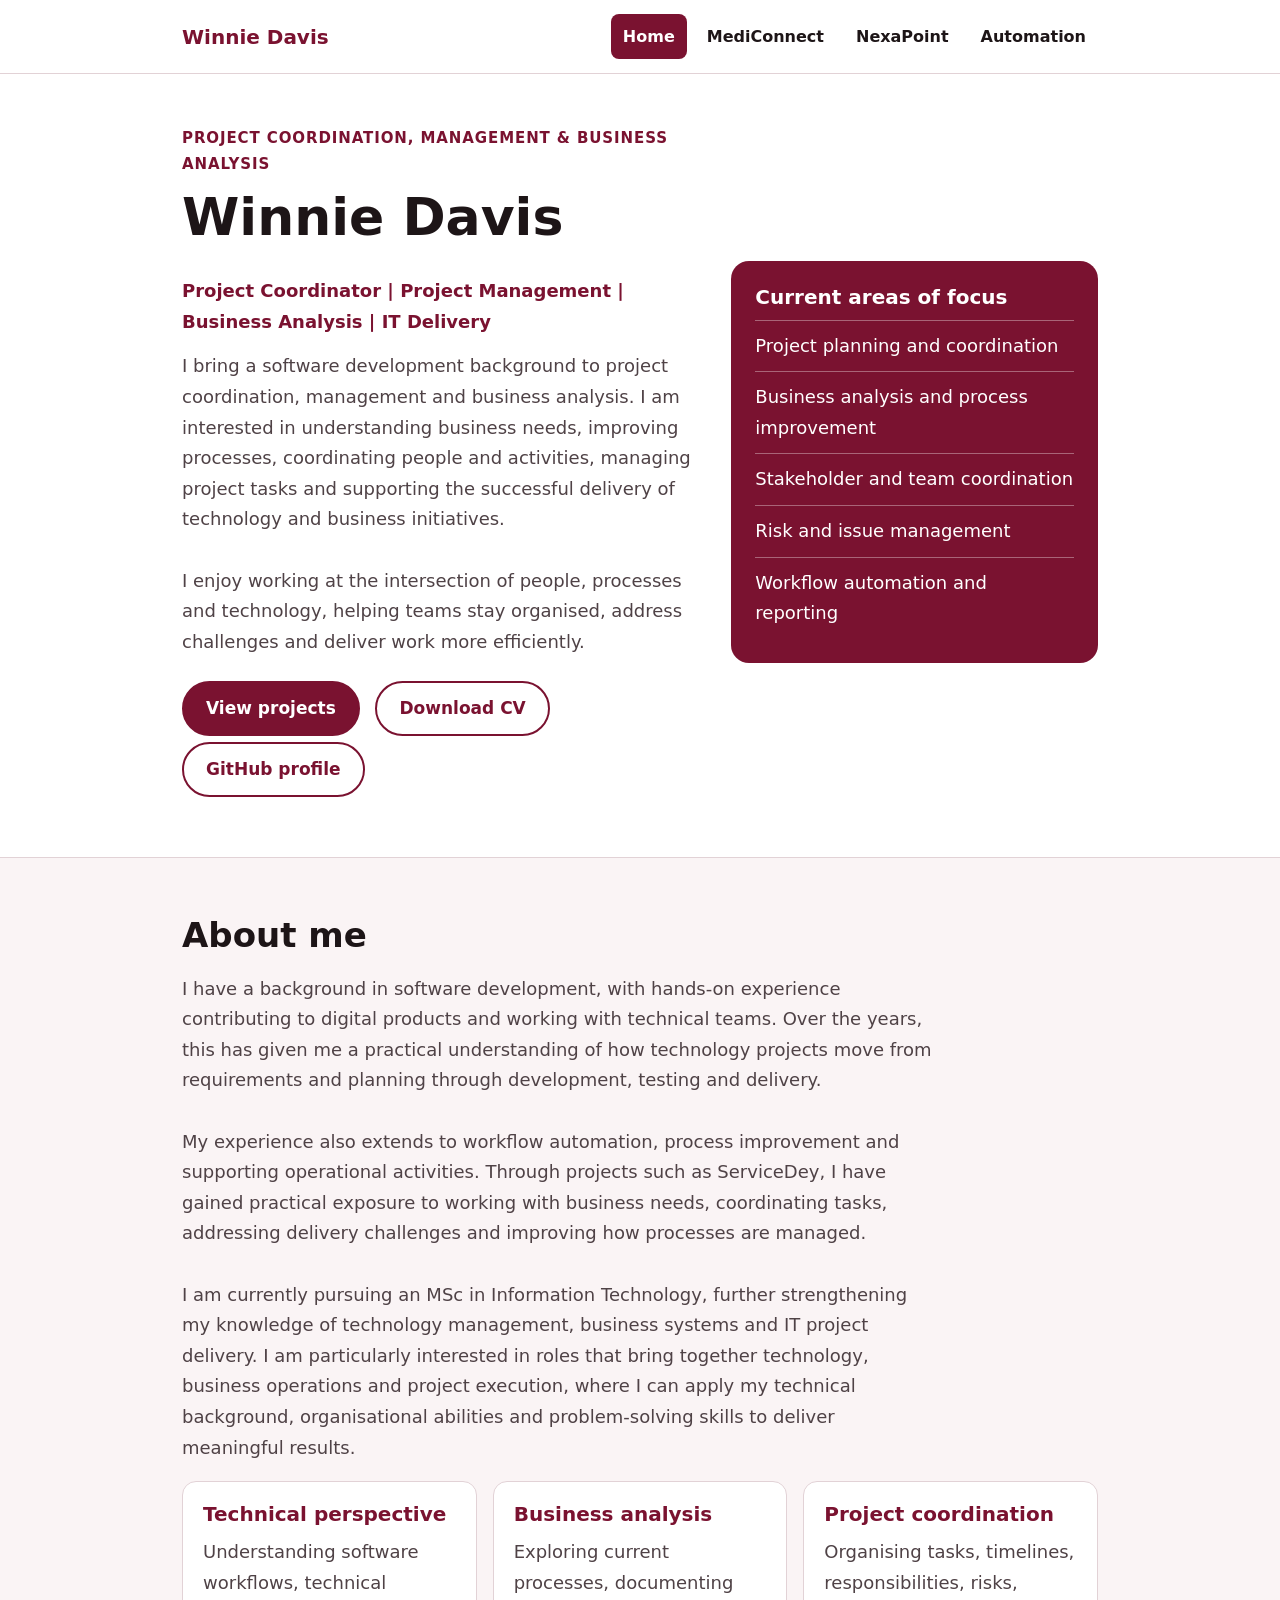
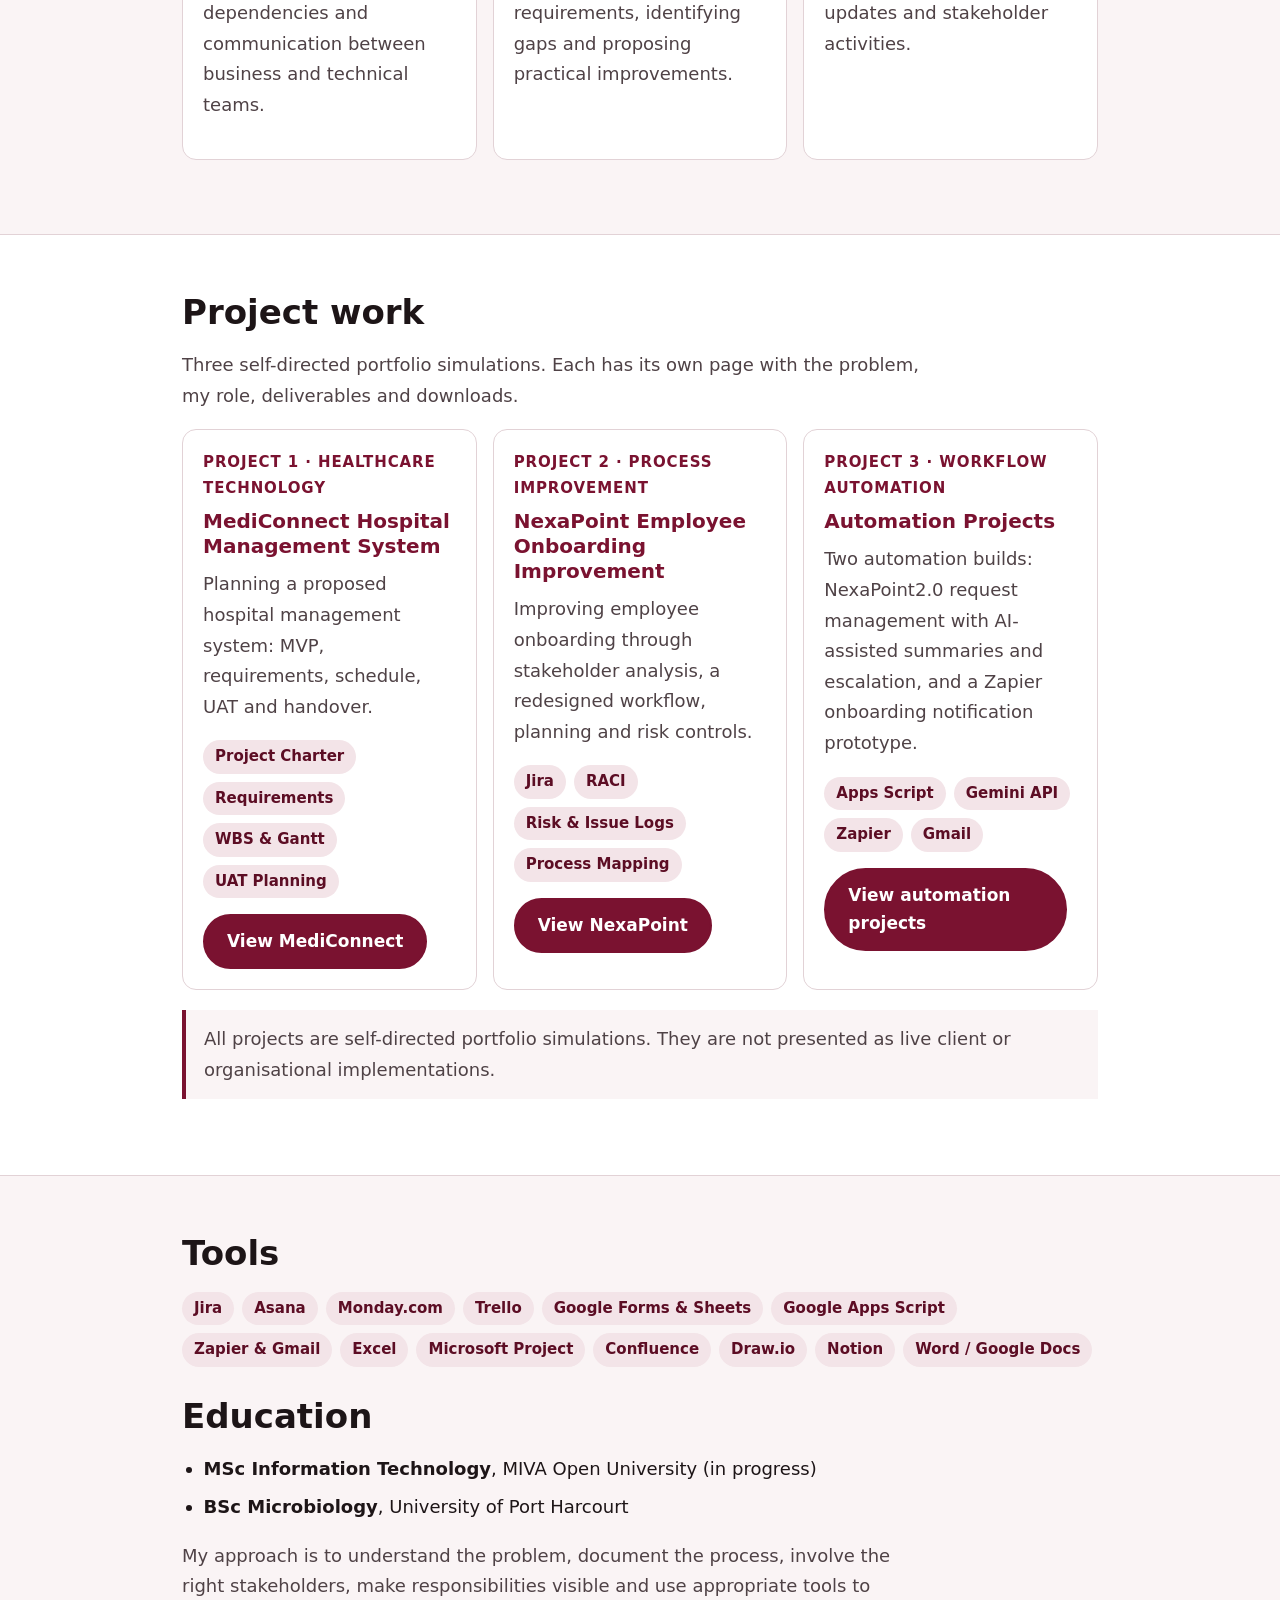
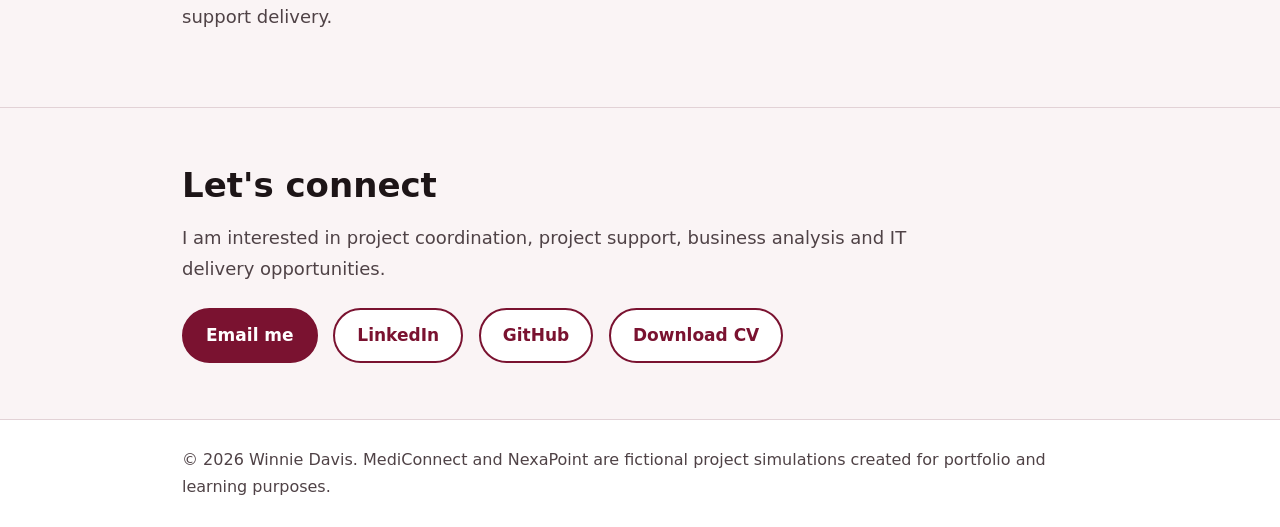
==== commit f8f07c4a: "updated project" ====
--- a/index.html
+++ b/index.html
@@ -6,26 +6,48 @@
 <title>Project Coordination & Business Analysis | Winnie Davis</title>
 <meta name="description" content="Project coordination, business analysis and IT project delivery portfolio by Winnie Davis.">
 <link rel="preconnect" href="https://fonts.googleapis.com">
-<link rel="stylesheet" href="https://fonts.googleapis.com/css2?family=Atkinson+Hyperlegible:wght@400;700&display=swap">
+<link rel="stylesheet" href="https://fonts.googleapis.com/css2?family=Hanken+Grotesk:wght@400;500;600;700&family=Instrument+Serif&display=swap">
 <link rel="stylesheet" href="style.css">
 </head>
 <body>
 <a class="skip" href="#main">Skip to main content</a>
-<header class="top"><div class="w"><nav aria-label="Main"><a class="brand" href="index.html">Winnie Davis</a><ul><li><a href="index.html" aria-current="page">Home</a></li><li><a href="mediconnect.html">MediConnect</a></li><li><a href="nexapoint.html">NexaPoint</a></li><li><a href="automation.html">Automation</a></li></ul></nav></div></header>
+<header class="top"><div class="w"><nav aria-label="Main"><a class="brand" href="index.html">Winnie Davis</a><ul><li><a href="index.html" aria-current="page">Home</a></li><li><a href="mediconnect.html">MediConnect</a></li><li><a href="nexapoint.html">NexaPoint</a></li><li><a href="automation-projects.html">Automation</a></li></ul></nav></div></header>
 <main id="main">
 
 <section class="hero"><div class="w grid2">
-<div><p class="eyebrow">Project coordination &amp; business analysis</p><h1>Winnie Davis</h1>
-<p class="role">Project Coordinator | Business Analysis | IT Project Delivery</p>
-<p class="lead">I bring a software development background to project coordination and business analysis. I am interested in understanding business processes, clarifying requirements, organising delivery activities and using technology to make work more structured and efficient.</p>
+<div><p class="eyebrow">Project coordination, management &amp; business analysis</p><h1>Winnie Davis</h1>
+<p class="role">Project Coordinator | Project Management | Business Analysis | IT Delivery</p>
+<p class="lead">
+I bring a software development background to project coordination, management and business analysis. I am interested in understanding business needs, improving processes, coordinating people and activities, managing project tasks and supporting the successful delivery of technology and business initiatives.
+<br>
+
+<br>
+I enjoy working at the intersection of people, processes and technology, helping teams stay organised, address challenges and deliver work more efficiently.
+</p>
 <a class="btn p" href="#projects">View projects</a>
 <a class="btn s" href="Winnie_Davis_CV_PM_PC.pdf" download>Download CV</a>
 <a class="btn s" href="https://github.com/Ms-ibiso" target="_blank" rel="noopener">GitHub profile<span class="sr"> (opens in new tab)</span></a></div>
-<div class="panel"><h2>Current areas of focus</h2><ul><li>Project planning and coordination</li><li>Requirements gathering and process analysis</li><li>Risk, issue and dependency management</li><li>Workflow automation and reporting</li></ul></div>
-</div></section>
+<div class="panel">
+  <h2>Current areas of focus</h2>
+  <ul>
+    <li>Project planning and coordination</li>
+    <li>Business analysis and process improvement</li>
+    <li>Stakeholder and team coordination</li>
+    <li>Risk and issue management</li>
+    <li>Workflow automation and reporting</li>
+  </ul>
+</div></div></section>
 
 <section class="alt" id="about"><div class="w"><h2>About me</h2>
-<p class="lead">My experience in frontend development has helped me understand how digital products are built and how technical teams work. Through my MSc in Information Technology and practical project simulations, I am developing skills in business analysis, project coordination and IT project delivery.</p>
+<p class="lead">I have a background in software development, with hands-on experience contributing to digital products and working with technical teams. Over the years, this has given me a practical understanding of how technology projects move from requirements and planning through development, testing and delivery.
+<br>
+<br>
+
+My experience also extends to workflow automation, process improvement and supporting operational activities. Through projects such as ServiceDey, I have gained practical exposure to working with business needs, coordinating tasks, addressing delivery challenges and improving how processes are managed.
+<br>
+<br>
+
+I am currently pursuing an MSc in Information Technology, further strengthening my knowledge of technology management, business systems and IT project delivery. I am particularly interested in roles that bring together technology, business operations and project execution, where I can apply my technical background, organisational abilities and problem-solving skills to deliver meaningful results.</p>
 <div class="cards"><div class="card"><h3>Technical perspective</h3><p class="muted">Understanding software workflows, technical dependencies and communication between business and technical teams.</p></div><div class="card"><h3>Business analysis</h3><p class="muted">Exploring current processes, documenting requirements, identifying gaps and proposing practical improvements.</p></div><div class="card"><h3>Project coordination</h3><p class="muted">Organising tasks, timelines, responsibilities, risks, updates and stakeholder activities.</p></div></div>
 </div></section>
 
@@ -34,14 +56,27 @@
 <div class="cards">
 <div class="card"><p class="eyebrow">Project 1 · Healthcare technology</p><h3>MediConnect Hospital Management System</h3><p class="muted">Planning a proposed hospital management system: MVP, requirements, schedule, UAT and handover.</p><ul class="tags"><li>Project Charter</li><li>Requirements</li><li>WBS &amp; Gantt</li><li>UAT Planning</li></ul><a class="btn p" href="mediconnect.html">View MediConnect<span class="sr"> project</span></a></div>
 <div class="card"><p class="eyebrow">Project 2 · Process improvement</p><h3>NexaPoint Employee Onboarding Improvement</h3><p class="muted">Improving employee onboarding through stakeholder analysis, a redesigned workflow, planning and risk controls.</p><ul class="tags"><li>Jira</li><li>RACI</li><li>Risk &amp; Issue Logs</li><li>Process Mapping</li></ul><a class="btn p" href="nexapoint.html">View NexaPoint<span class="sr"> project</span></a></div>
-<div class="card"><p class="eyebrow">Project 3 · Workflow automation</p><h3>NexaPoint Onboarding Notification Automation</h3><p class="muted">A working Zapier prototype that routes onboarding notifications to HR, IT and Procurement.</p><ul class="tags"><li>Zapier</li><li>Google Forms</li><li>Gmail</li><li>Conditional routing</li></ul><a class="btn p" href="automation.html">View automation<span class="sr"> prototype</span></a></div>
+<div class="card"><p class="eyebrow">Project 3 · Workflow automation</p><h3>Automation Projects</h3><p class="muted">Two automation builds: NexaPoint2.0 request management with AI-assisted summaries and escalation, and a Zapier onboarding notification prototype.</p><ul class="tags"><li>Apps Script</li><li>Gemini API</li><li>Zapier</li><li>Gmail</li></ul><a class="btn p" href="automation-projects.html">View automation projects</a></div>
 </div>
 <p class="note">All projects are self-directed portfolio simulations. They are not presented as live client or organisational implementations.</p>
 </div></section>
 
 <section class="alt"><div class="w"><h2>Tools</h2>
-<ul class="tags"><li>Jira</li><li>Google Forms &amp; Sheets</li><li>Zapier &amp; Gmail</li><li>Excel</li><li>Word / Google Docs</li><li>Draw.io</li></ul>
-<h2 style="margin-top:28px">Education</h2>
+<ul class="tags">
+  <li>Jira</li>
+  <li>Asana</li>
+  <li>Monday.com</li>
+  <li>Trello</li>
+  <li>Google Forms &amp; Sheets</li>
+  <li>Google Apps Script</li>
+  <li>Zapier &amp; Gmail</li>
+  <li>Excel</li>
+  <li>Microsoft Project</li>
+  <li>Confluence</li>
+  <li>Draw.io</li>
+  <li>Notion</li>
+  <li>Word / Google Docs</li>
+</ul><h2 style="margin-top:28px">Education</h2>
 <ul class="list"><li><strong>MSc Information Technology</strong>, MIVA Open University (in progress)</li><li><strong>BSc Microbiology</strong>, University of Port Harcourt</li></ul>
 <p class="lead">My approach is to understand the problem, document the process, involve the right stakeholders, make responsibilities visible and use appropriate tools to support delivery.</p>
 </div></section>
--- a/style.css
+++ b/style.css
@@ -37,3 +37,5 @@
 .bc{padding:18px 0 0;font-size:16px}.pn{display:flex;flex-wrap:wrap;justify-content:space-between;gap:10px;margin-top:28px}
 footer{border-top:1px solid var(--line);padding:26px 0;color:var(--mute);font-size:16px}
 @media(max-width:760px){.grid2{grid-template-columns:1fr}section{padding:42px 0}}
+figure{margin:0}figure img{display:block;width:100%;height:auto;border:1px solid var(--line);border-radius:12px;background:#fff}figcaption{font-size:16px}
+.video{position:relative;aspect-ratio:16/9;border:1px solid var(--line);border-radius:12px;overflow:hidden;background:#000}.video iframe{position:absolute;inset:0;width:100%;height:100%;border:0}
